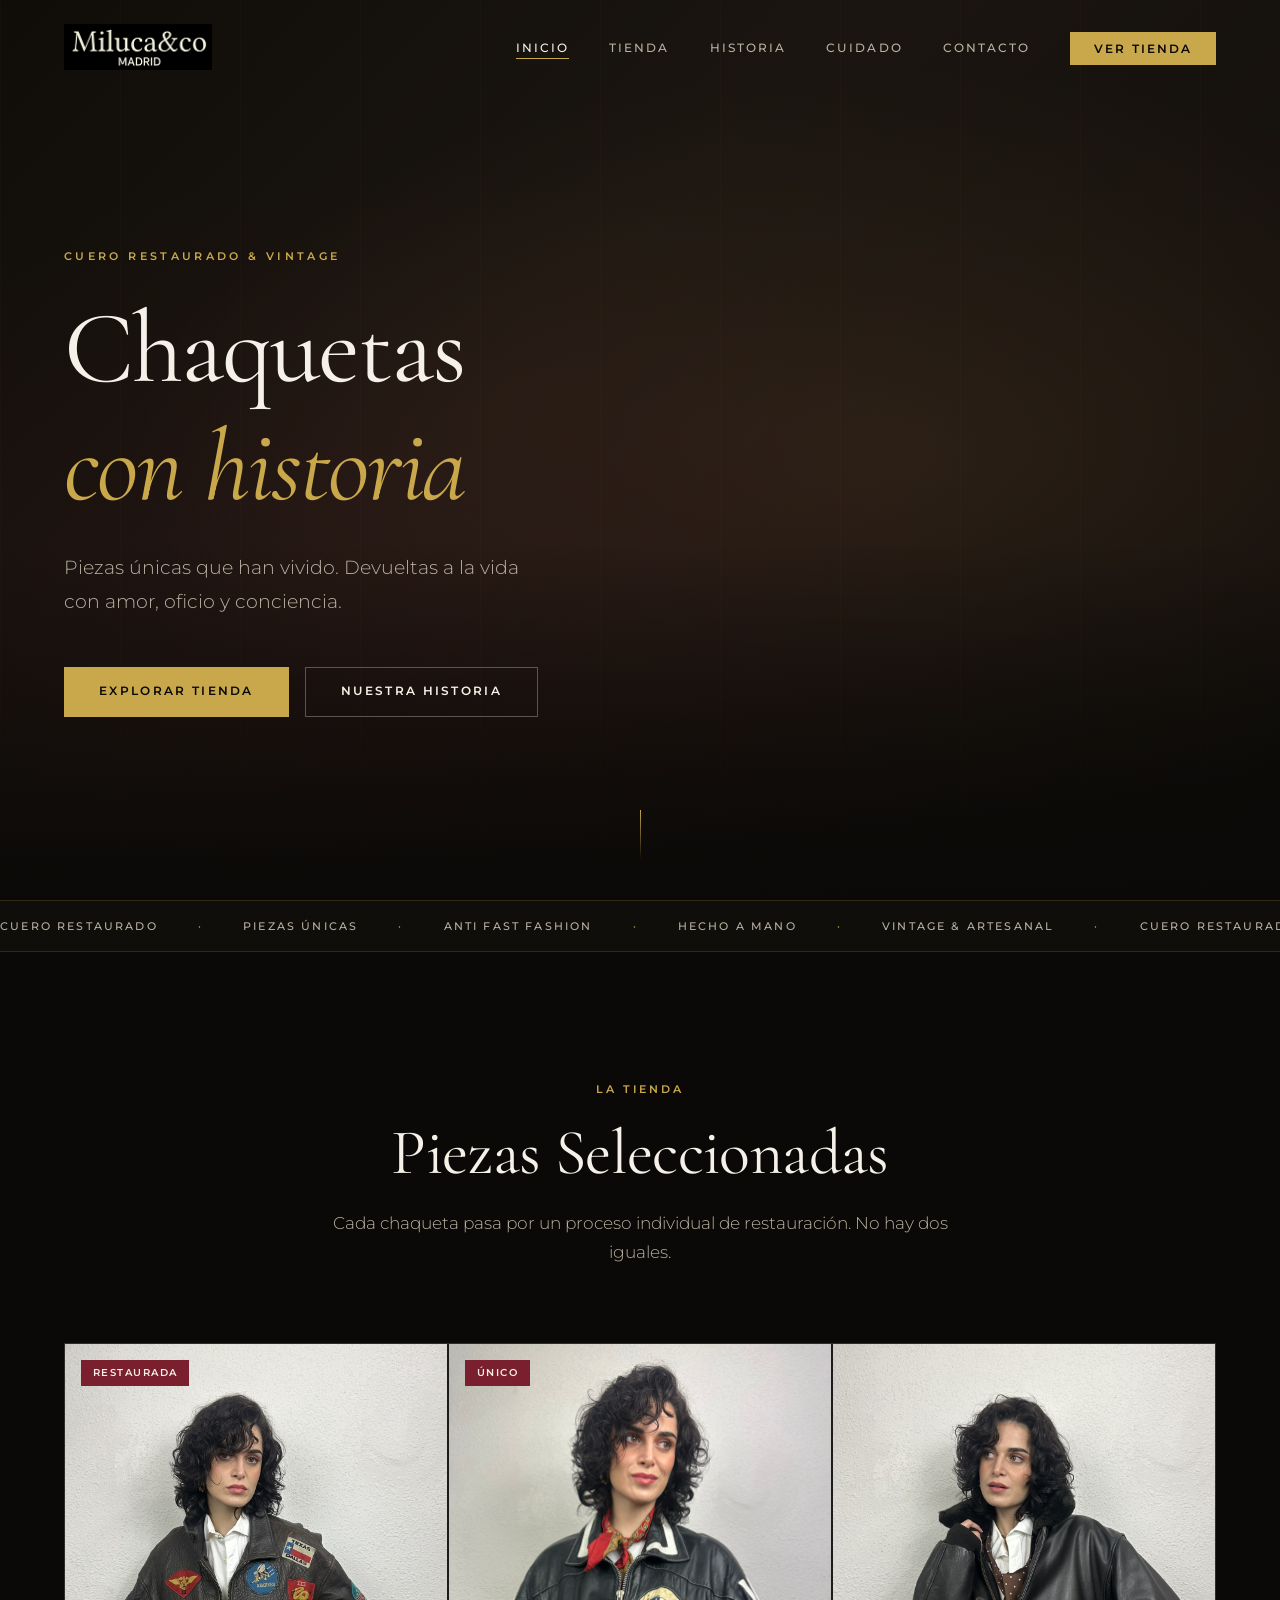
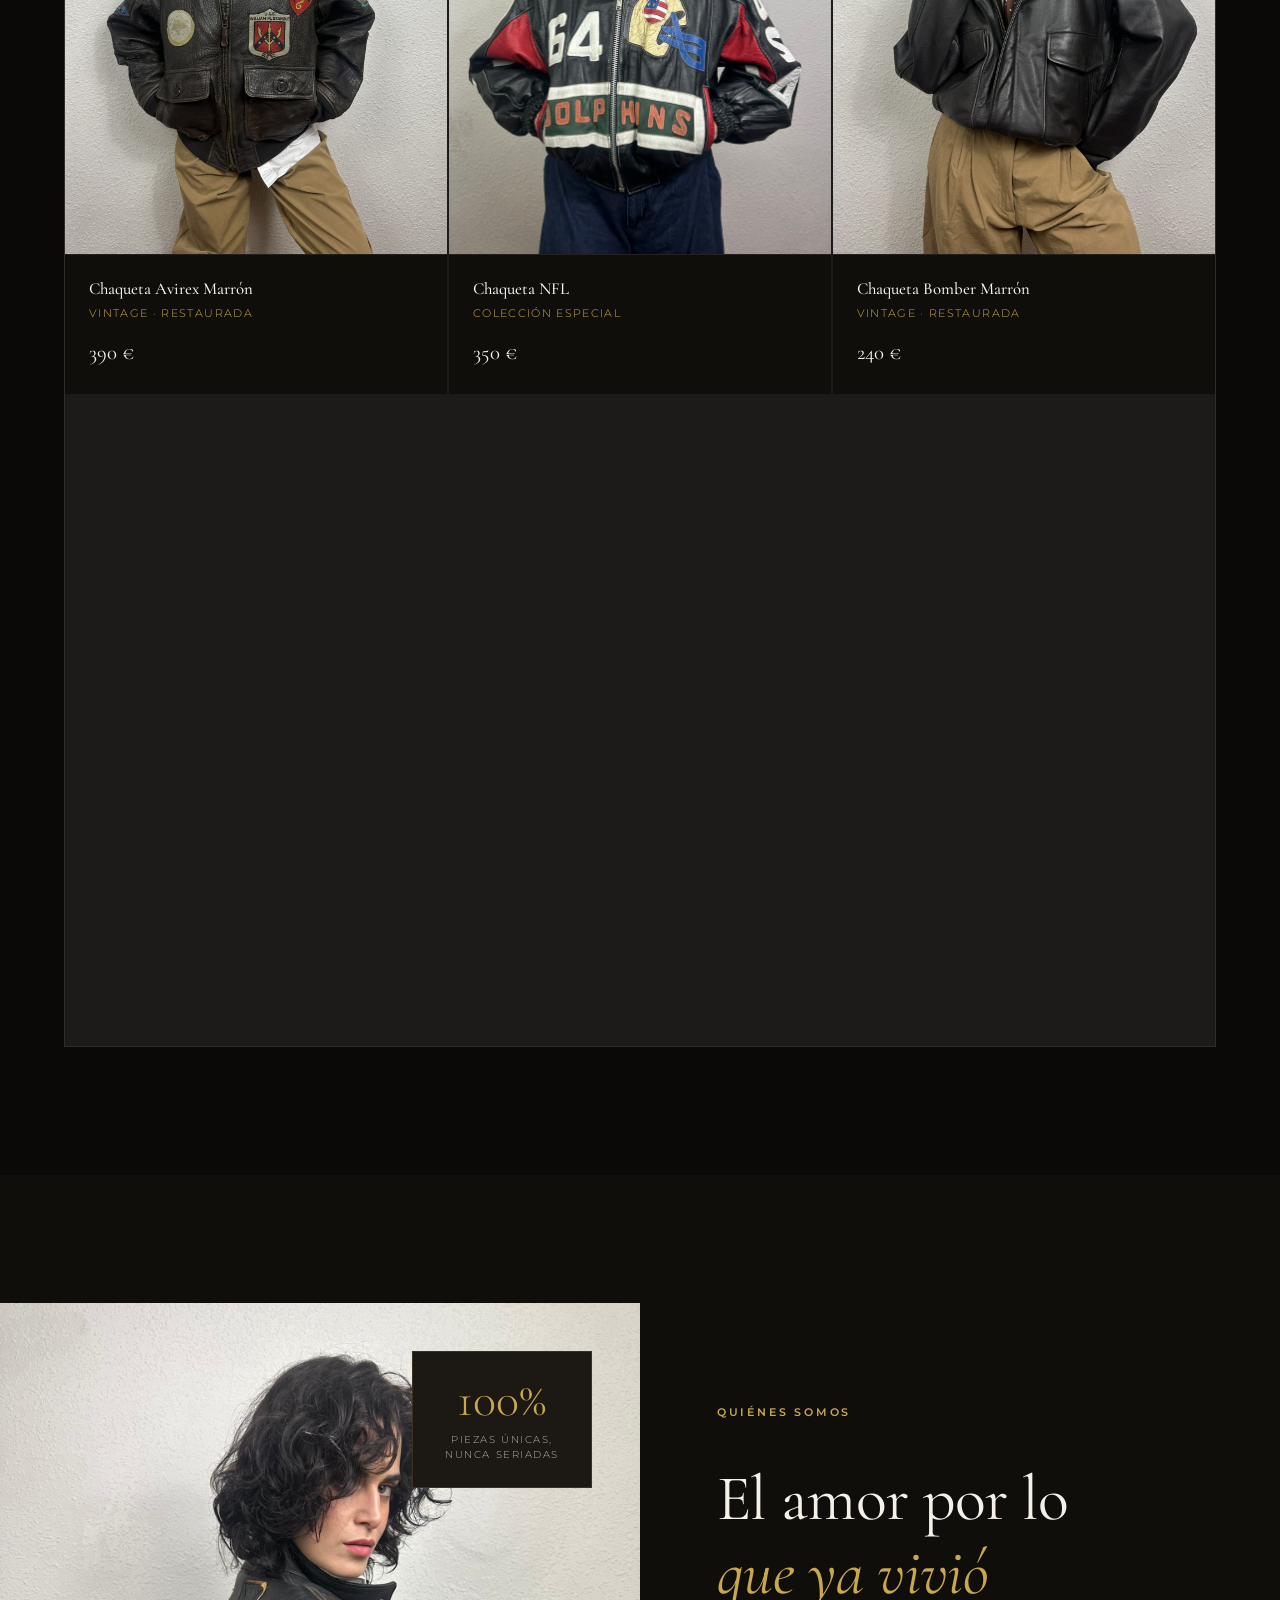
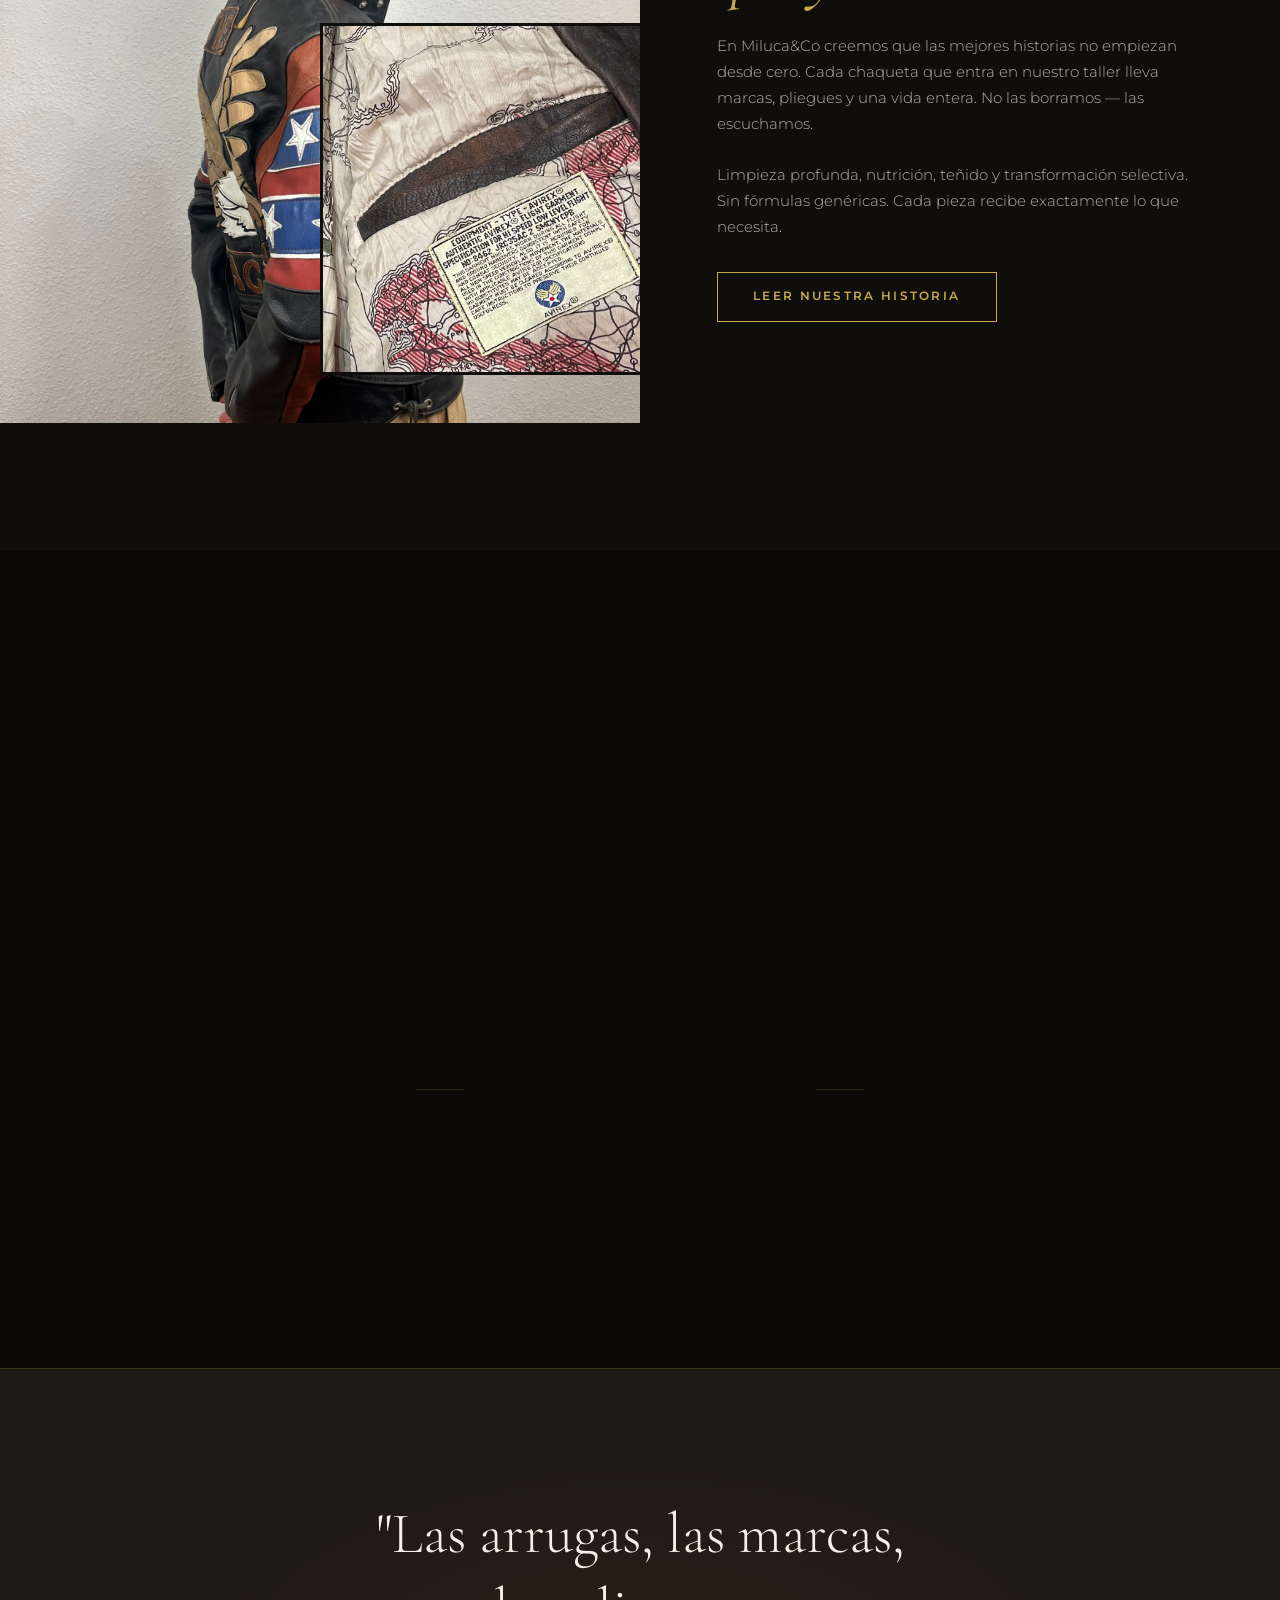
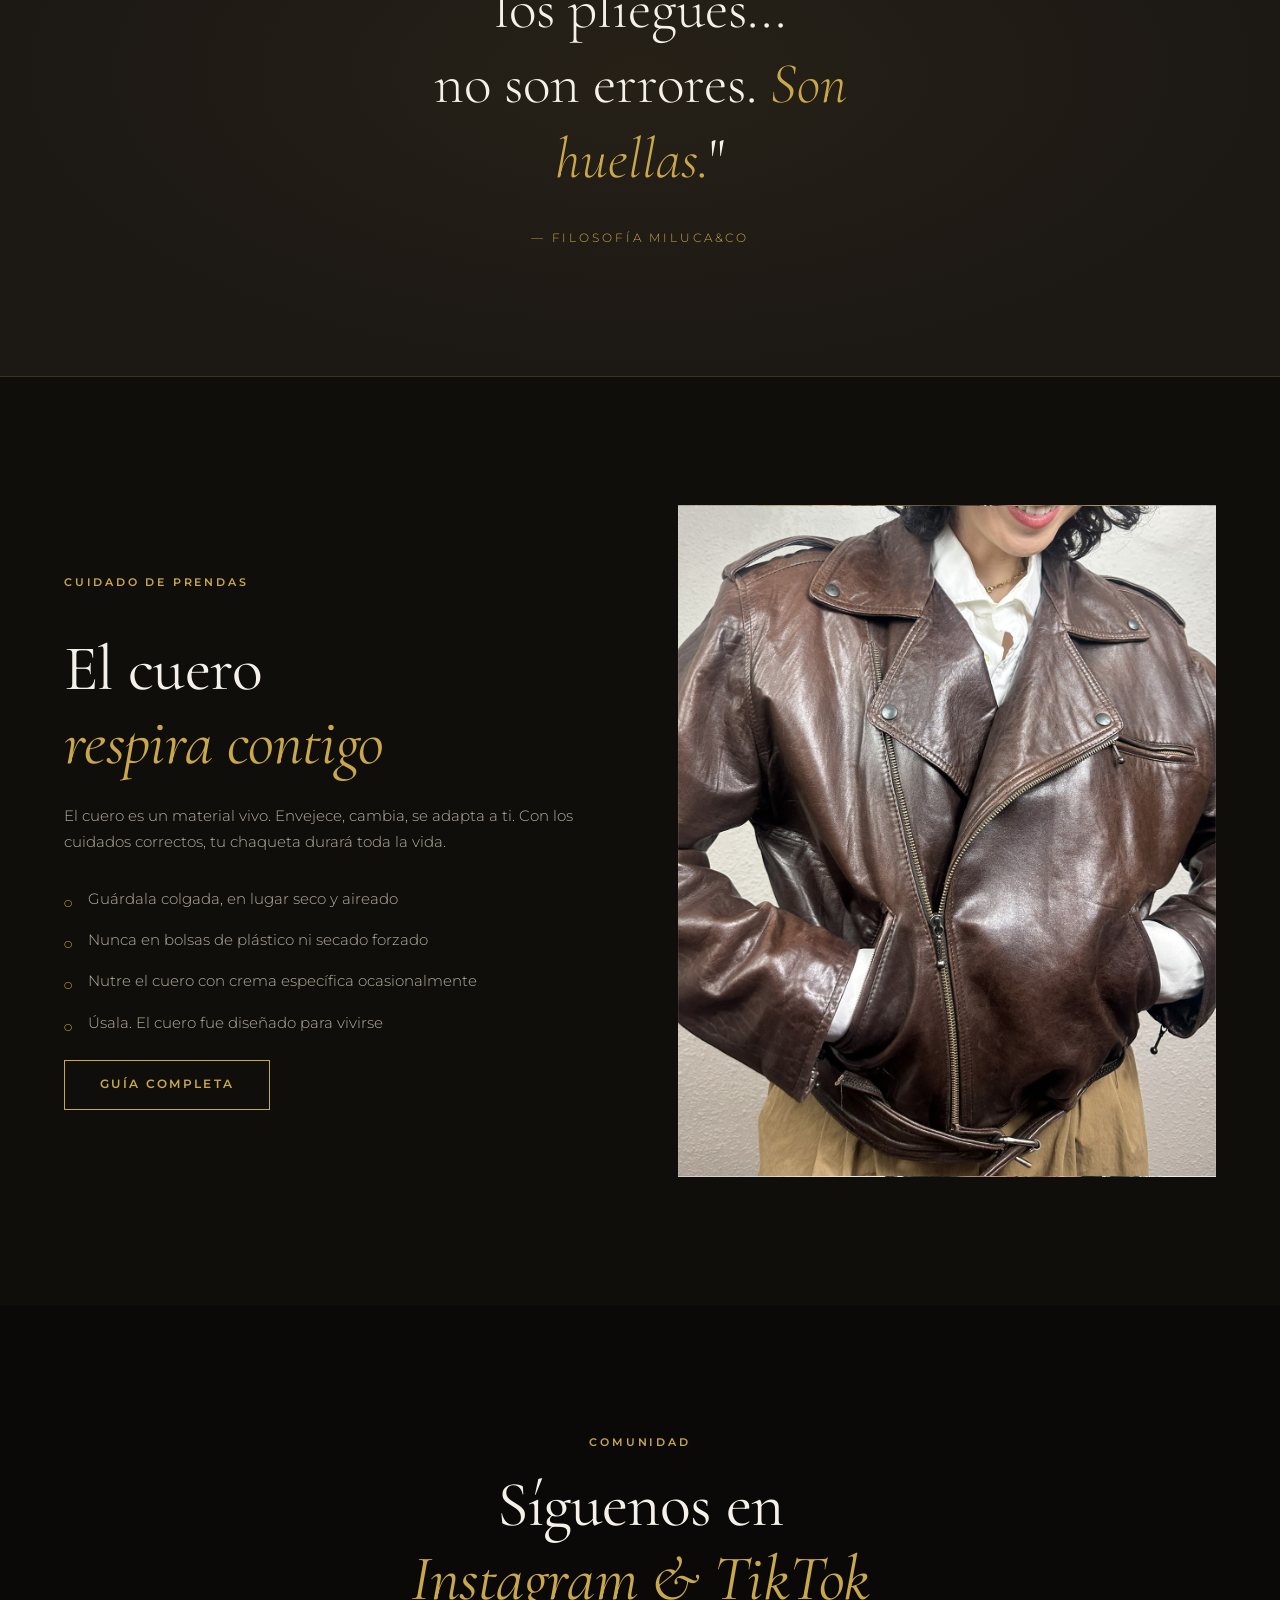
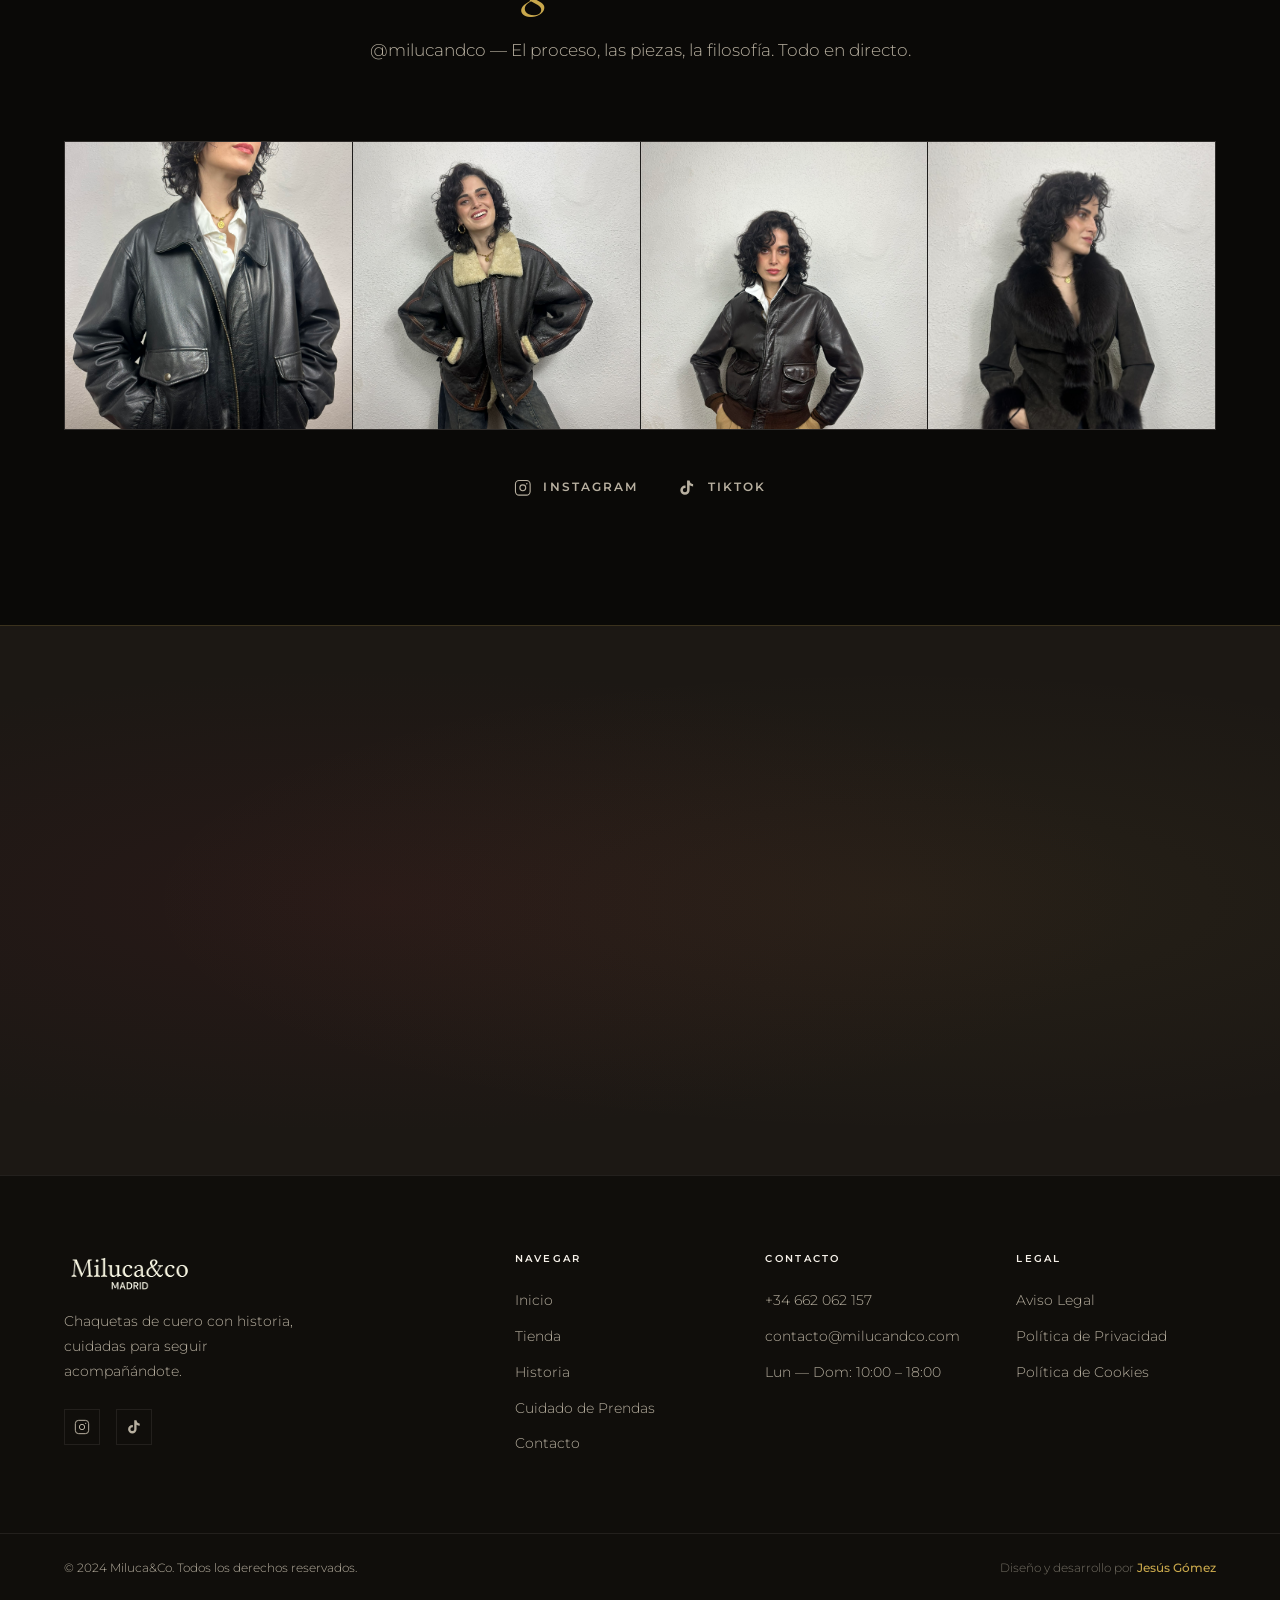
==== index.html @ 1ca24e20 "Launch: web completa Miluca&Co - 5 páginas: inicio, tienda, historia, cuidado, contacto - 16 product" ====
<!DOCTYPE html>
<html lang="es">
<head>
  <meta charset="UTF-8" />
  <meta name="viewport" content="width=device-width, initial-scale=1.0" />
  <meta name="description" content="Miluca&Co — Chaquetas de cuero restauradas y vintage. Piezas únicas con historia, devueltas a la vida con amor y oficio." />
  <title>Miluca&Co — Cuero con Historia</title>

  <!-- Fonts -->
  <link rel="preconnect" href="https://fonts.googleapis.com" />
  <link rel="preconnect" href="https://fonts.gstatic.com" crossorigin />
  <link href="https://fonts.googleapis.com/css2?family=Cormorant+Garamond:ital,wght@0,300;0,400;0,500;0,600;1,300;1,400;1,500&family=Montserrat:wght@300;400;500;600&display=swap" rel="stylesheet" />

  <link rel="stylesheet" href="css/style.css" />
</head>
<body>

  <!-- ─── NAV ─────────────────────────────────────────── -->
  <header class="site-header" id="site-header">
    <nav class="nav-inner">
      <a href="index.html" class="nav-logo"><img src="images/logo-milucandco-blanco.png" alt="Miluca&amp;Co" /></a>
      <button class="nav-toggle" aria-label="Abrir menú" id="nav-toggle">
        <span></span><span></span><span></span>
      </button>
      <ul class="nav-links" id="nav-links">
        <li><a href="index.html" class="active">Inicio</a></li>
        <li><a href="tienda.html">Tienda</a></li>
        <li><a href="historia.html">Historia</a></li>
        <li><a href="cuidado.html">Cuidado</a></li>
        <li><a href="contacto.html">Contacto</a></li>
        <li><a href="tienda.html" class="nav-cta">Ver Tienda</a></li>
      </ul>
    </nav>
  </header>

  <!-- ─── HERO ─────────────────────────────────────────── -->
  <section class="hero">
    <div class="hero-bg">
      <div class="hero-overlay"></div>
    </div>
    <div class="hero-content">
      <p class="hero-eyebrow reveal">Cuero Restaurado &amp; Vintage</p>
      <h1 class="hero-title reveal">
        Chaquetas<br />
        <em>con historia</em>
      </h1>
      <p class="hero-subtitle reveal">
        Piezas únicas que han vivido. Devueltas a la vida<br />
        con amor, oficio y conciencia.
      </p>
      <div class="hero-actions reveal">
        <a href="tienda.html" class="btn btn-primary">Explorar Tienda</a>
        <a href="historia.html" class="btn btn-ghost">Nuestra Historia</a>
      </div>
    </div>
    <div class="hero-scroll-hint">
      <div class="scroll-line"></div>
    </div>
  </section>

  <!-- ─── MARQUEE STRIP ────────────────────────────────── -->
  <div class="marquee-strip">
    <div class="marquee-track">
      <span>Cuero Restaurado</span>
      <span class="dot">·</span>
      <span>Piezas Únicas</span>
      <span class="dot">·</span>
      <span>Anti Fast Fashion</span>
      <span class="dot">·</span>
      <span>Hecho a Mano</span>
      <span class="dot">·</span>
      <span>Vintage &amp; Artesanal</span>
      <span class="dot">·</span>
      <span>Cuero Restaurado</span>
      <span class="dot">·</span>
      <span>Piezas Únicas</span>
      <span class="dot">·</span>
      <span>Anti Fast Fashion</span>
      <span class="dot">·</span>
      <span>Hecho a Mano</span>
      <span class="dot">·</span>
      <span>Vintage &amp; Artesanal</span>
      <span class="dot">·</span>
    </div>
  </div>

  <!-- ─── FEATURED PRODUCTS ─────────────────────────────── -->
  <section class="section products-section" id="productos">
    <div class="container">
      <div class="section-header reveal">
        <p class="section-eyebrow">La Tienda</p>
        <h2 class="section-title">Piezas Seleccionadas</h2>
        <p class="section-desc">Cada chaqueta pasa por un proceso individual de restauración. No hay dos iguales.</p>
      </div>

      <div class="products-grid">

        <div class="product-card reveal">
          <div class="product-img-wrap">
            <div class="product-img product-img--1"></div>
            <div class="product-overlay">
              <a href="tienda.html" class="product-btn">Ver Pieza</a>
            </div>
            <span class="product-badge">Restaurada</span>
          </div>
          <div class="product-info">
            <h3>Chaqueta Avirex Marrón</h3>
            <p class="product-type">Vintage · Restaurada</p>
            <p class="product-price">390 €</p>
          </div>
        </div>

        <div class="product-card reveal">
          <div class="product-img-wrap">
            <div class="product-img product-img--2"></div>
            <div class="product-overlay">
              <a href="tienda.html" class="product-btn">Ver Pieza</a>
            </div>
            <span class="product-badge">Único</span>
          </div>
          <div class="product-info">
            <h3>Chaqueta NFL</h3>
            <p class="product-type">Colección Especial</p>
            <p class="product-price">350 €</p>
          </div>
        </div>

        <div class="product-card reveal">
          <div class="product-img-wrap">
            <div class="product-img product-img--3"></div>
            <div class="product-overlay">
              <a href="tienda.html" class="product-btn">Ver Pieza</a>
            </div>
          </div>
          <div class="product-info">
            <h3>Chaqueta Bomber Marrón</h3>
            <p class="product-type">Vintage · Restaurada</p>
            <p class="product-price">240 €</p>
          </div>
        </div>

        <div class="product-card reveal">
          <div class="product-img-wrap">
            <div class="product-img product-img--4"></div>
            <div class="product-overlay">
              <a href="tienda.html" class="product-btn">Ver Pieza</a>
            </div>
          </div>
          <div class="product-info">
            <h3>Chaqueta Motero Valentino Rossi</h3>
            <p class="product-type">Edición Coleccionista</p>
            <p class="product-price">280 €</p>
          </div>
        </div>

        <div class="product-card reveal">
          <div class="product-img-wrap">
            <div class="product-img product-img--5"></div>
            <div class="product-overlay">
              <a href="tienda.html" class="product-btn">Ver Pieza</a>
            </div>
          </div>
          <div class="product-info">
            <h3>Chaqueta Biker Crop Negra</h3>
            <p class="product-type">Restaurada</p>
            <p class="product-price">180 €</p>
          </div>
        </div>

        <div class="product-card reveal product-card--cta">
          <div class="product-card-cta-inner">
            <p>+16 piezas disponibles</p>
            <h3>Descubre la<br /><em>colección completa</em></h3>
            <a href="tienda.html" class="btn btn-primary">Ver Todo</a>
          </div>
        </div>

      </div>
    </div>
  </section>

  <!-- ─── STORY SPLIT ───────────────────────────────────── -->
  <section class="section story-section">
    <div class="story-grid">
      <div class="story-visual reveal">
        <div class="story-img-main"></div>
        <div class="story-img-secondary"></div>
        <div class="story-stat reveal">
          <span class="stat-number">100%</span>
          <span class="stat-label">Piezas únicas,<br />nunca seriadas</span>
        </div>
      </div>
      <div class="story-text reveal">
        <p class="section-eyebrow">Quiénes Somos</p>
        <h2 class="section-title">El amor por lo<br /><em>que ya vivió</em></h2>
        <p>
          En Miluca&amp;Co creemos que las mejores historias no empiezan desde cero.
          Cada chaqueta que entra en nuestro taller lleva marcas, pliegues y una vida
          entera. No las borramos — las escuchamos.
        </p>
        <p>
          Limpieza profunda, nutrición, teñido y transformación selectiva.
          Sin fórmulas genéricas. Cada pieza recibe exactamente lo que necesita.
        </p>
        <a href="historia.html" class="btn btn-outline">Leer Nuestra Historia</a>
      </div>
    </div>
  </section>

  <!-- ─── PROCESS ──────────────────────────────────────── -->
  <section class="section process-section">
    <div class="container">
      <div class="section-header reveal">
        <p class="section-eyebrow">El Proceso</p>
        <h2 class="section-title">De olvidada<br /><em>a inmortal</em></h2>
      </div>
      <div class="process-steps">
        <div class="process-step reveal">
          <div class="step-number">01</div>
          <h3>Selección</h3>
          <p>Buscamos piezas con potencial y carácter. Chaquetas que merecen una segunda oportunidad.</p>
        </div>
        <div class="process-connector"></div>
        <div class="process-step reveal">
          <div class="step-number">02</div>
          <h3>Restauración</h3>
          <p>Limpieza profunda, hidratación, reparación y teñido. Proceso manual, individual, sin prisas.</p>
        </div>
        <div class="process-connector"></div>
        <div class="process-step reveal">
          <div class="step-number">03</div>
          <h3>Nueva Vida</h3>
          <p>Cada pieza sale lista para acompañarte. Única, auténtica, con su historia y la tuya por escribir.</p>
        </div>
      </div>
    </div>
  </section>

  <!-- ─── PHILOSOPHY BANNER ─────────────────────────────── -->
  <section class="philosophy-banner">
    <div class="philosophy-inner reveal">
      <blockquote>
        "Las arrugas, las marcas, los pliegues...<br />
        no son errores. <em>Son huellas.</em>"
      </blockquote>
      <p class="philosophy-sub">— Filosofía Miluca&amp;Co</p>
    </div>
  </section>

  <!-- ─── CARE PREVIEW ──────────────────────────────────── -->
  <section class="section care-section">
    <div class="container">
      <div class="care-grid">
        <div class="care-text reveal">
          <p class="section-eyebrow">Cuidado de Prendas</p>
          <h2 class="section-title">El cuero<br /><em>respira contigo</em></h2>
          <p>
            El cuero es un material vivo. Envejece, cambia, se adapta a ti.
            Con los cuidados correctos, tu chaqueta durará toda la vida.
          </p>
          <ul class="care-tips">
            <li>
              <span class="care-icon">○</span>
              <span>Guárdala colgada, en lugar seco y aireado</span>
            </li>
            <li>
              <span class="care-icon">○</span>
              <span>Nunca en bolsas de plástico ni secado forzado</span>
            </li>
            <li>
              <span class="care-icon">○</span>
              <span>Nutre el cuero con crema específica ocasionalmente</span>
            </li>
            <li>
              <span class="care-icon">○</span>
              <span>Úsala. El cuero fue diseñado para vivirse</span>
            </li>
          </ul>
          <a href="cuidado.html" class="btn btn-outline">Guía Completa</a>
        </div>
        <div class="care-visual reveal">
          <div class="care-img"></div>
        </div>
      </div>
    </div>
  </section>

  <!-- ─── SOCIAL PROOF ──────────────────────────────────── -->
  <section class="section social-section">
    <div class="container">
      <div class="section-header reveal">
        <p class="section-eyebrow">Comunidad</p>
        <h2 class="section-title">Síguenos en<br /><em>Instagram &amp; TikTok</em></h2>
        <p class="section-desc">@milucandco — El proceso, las piezas, la filosofía. Todo en directo.</p>
      </div>
      <div class="social-grid reveal">
        <div class="social-placeholder social-placeholder--1">
          <div class="social-overlay"><span>@milucandco</span></div>
        </div>
        <div class="social-placeholder social-placeholder--2">
          <div class="social-overlay"><span>@milucandco</span></div>
        </div>
        <div class="social-placeholder social-placeholder--3">
          <div class="social-overlay"><span>@milucandco</span></div>
        </div>
        <div class="social-placeholder social-placeholder--4">
          <div class="social-overlay"><span>@milucandco</span></div>
        </div>
      </div>
      <div class="social-links reveal">
        <a href="https://instagram.com/milucandco" target="_blank" rel="noopener" class="social-link">
          <svg viewBox="0 0 24 24" fill="none" stroke="currentColor" stroke-width="1.5"><rect x="2" y="2" width="20" height="20" rx="5"/><circle cx="12" cy="12" r="4"/><circle cx="17.5" cy="6.5" r="1" fill="currentColor" stroke="none"/></svg>
          Instagram
        </a>
        <a href="https://tiktok.com/@milucandco" target="_blank" rel="noopener" class="social-link">
          <svg viewBox="0 0 24 24" fill="currentColor"><path d="M19.59 6.69a4.83 4.83 0 01-3.77-4.25V2h-3.45v13.67a2.89 2.89 0 01-2.88 2.5 2.89 2.89 0 01-2.89-2.89 2.89 2.89 0 012.89-2.89c.28 0 .54.04.79.1V9.01a6.33 6.33 0 00-.79-.05 6.34 6.34 0 00-6.34 6.34 6.34 6.34 0 006.34 6.34 6.34 6.34 0 006.33-6.34V8.69a8.17 8.17 0 004.78 1.52V6.76a4.85 4.85 0 01-1.01-.07z"/></svg>
          TikTok
        </a>
      </div>
    </div>
  </section>

  <!-- ─── CTA BANNER ────────────────────────────────────── -->
  <section class="cta-banner">
    <div class="cta-inner reveal">
      <h2>¿Lista para encontrar<br /><em>tu pieza?</em></h2>
      <p>Cada chaqueta es única. No habrá otra igual.</p>
      <a href="tienda.html" class="btn btn-primary btn-lg">Ir a la Tienda</a>
    </div>
  </section>

  <!-- ─── FOOTER ────────────────────────────────────────── -->
  <footer class="site-footer">
    <div class="footer-inner">
      <div class="footer-brand">
        <a href="index.html" class="footer-logo"><img src="images/logo-milucandco-blanco.png" alt="Miluca&amp;Co" /></a>
        <p>Chaquetas de cuero con historia,<br />cuidadas para seguir acompañándote.</p>
        <div class="footer-social">
          <a href="https://instagram.com/milucandco" target="_blank" rel="noopener" aria-label="Instagram">
            <svg viewBox="0 0 24 24" fill="none" stroke="currentColor" stroke-width="1.5"><rect x="2" y="2" width="20" height="20" rx="5"/><circle cx="12" cy="12" r="4"/><circle cx="17.5" cy="6.5" r="1" fill="currentColor" stroke="none"/></svg>
          </a>
          <a href="https://tiktok.com/@milucandco" target="_blank" rel="noopener" aria-label="TikTok">
            <svg viewBox="0 0 24 24" fill="currentColor"><path d="M19.59 6.69a4.83 4.83 0 01-3.77-4.25V2h-3.45v13.67a2.89 2.89 0 01-2.88 2.5 2.89 2.89 0 01-2.89-2.89 2.89 2.89 0 012.89-2.89c.28 0 .54.04.79.1V9.01a6.33 6.33 0 00-.79-.05 6.34 6.34 0 00-6.34 6.34 6.34 6.34 0 006.34 6.34 6.34 6.34 0 006.33-6.34V8.69a8.17 8.17 0 004.78 1.52V6.76a4.85 4.85 0 01-1.01-.07z"/></svg>
          </a>
        </div>
      </div>
      <div class="footer-nav">
        <h4>Navegar</h4>
        <ul>
          <li><a href="index.html">Inicio</a></li>
          <li><a href="tienda.html">Tienda</a></li>
          <li><a href="historia.html">Historia</a></li>
          <li><a href="cuidado.html">Cuidado de Prendas</a></li>
          <li><a href="contacto.html">Contacto</a></li>
        </ul>
      </div>
      <div class="footer-contact">
        <h4>Contacto</h4>
        <ul>
          <li><a href="tel:+34662062157">+34 662 062 157</a></li>
          <li><a href="mailto:contacto@milucandco.com">contacto@milucandco.com</a></li>
          <li>Lun — Dom: 10:00 – 18:00</li>
        </ul>
      </div>
      <div class="footer-legal">
        <h4>Legal</h4>
        <ul>
          <li><a href="#">Aviso Legal</a></li>
          <li><a href="#">Política de Privacidad</a></li>
          <li><a href="#">Política de Cookies</a></li>
        </ul>
      </div>
    </div>
    <div class="footer-bottom">
      <p>© 2024 Miluca&amp;Co. Todos los derechos reservados.</p>
      <p class="footer-credit">Diseño y desarrollo por <a href="https://portfolio-jesusgomez.vercel.app/" target="_blank" rel="noopener">Jesús Gómez</a></p>
    </div>
  </footer>

  <script src="js/main.js"></script>
</body>
</html>
---- css/style.css ----
/* ============================================================
   MILUCA&CO — Premium CSS
   Paleta: Oscuro profundo · Crema cálida · Oro envejecido · Burdeos
   ============================================================ */

/* ── TOKENS ─────────────────────────────────────────────── */
:root {
  --bg:          #0A0907;
  --bg-2:        #100E0B;
  --bg-3:        #161310;
  --surface:     #1C1814;
  --border:      rgba(201,168,76,0.18);
  --border-soft: rgba(245,240,232,0.08);

  --cream:       #F5F0E8;
  --cream-dim:   #B8B0A0;
  --gold:        #C9A84C;
  --gold-light:  #E2C97E;
  --burgundy:    #7A1F2E;
  --leather:     #8B5E3C;
  --leather-lt:  #A67C52;

  --font-serif:  'Cormorant Garamond', Georgia, serif;
  --font-sans:   'Montserrat', system-ui, sans-serif;

  --ease-out:    cubic-bezier(0.16, 1, 0.3, 1);
  --ease-in-out: cubic-bezier(0.45, 0, 0.55, 1);

  --max-w:       1280px;
  --gap:         clamp(1.5rem, 4vw, 3rem);
}

/* ── RESET ───────────────────────────────────────────────── */
*, *::before, *::after { box-sizing: border-box; margin: 0; padding: 0; }

html { scroll-behavior: smooth; font-size: 16px; }

body {
  background: var(--bg);
  color: var(--cream);
  font-family: var(--font-sans);
  font-weight: 300;
  line-height: 1.7;
  overflow-x: hidden;
  -webkit-font-smoothing: antialiased;
}

img { display: block; width: 100%; height: auto; }

a { color: inherit; text-decoration: none; }

ul { list-style: none; }

/* ── TYPOGRAPHY SCALE ────────────────────────────────────── */
h1, h2, h3, h4 {
  font-family: var(--font-serif);
  font-weight: 400;
  line-height: 1.15;
}

h1 { font-size: clamp(3.5rem, 8vw, 7rem); letter-spacing: -0.02em; }
h2 { font-size: clamp(2.5rem, 5vw, 4.5rem); letter-spacing: -0.01em; }
h3 { font-size: clamp(1.4rem, 2.5vw, 1.9rem); }
h4 { font-size: 1rem; font-family: var(--font-sans); letter-spacing: 0.12em; text-transform: uppercase; font-weight: 600; }

em { font-style: italic; color: var(--gold); }

p { font-size: clamp(0.9rem, 1.2vw, 1rem); color: var(--cream-dim); max-width: 60ch; }

/* ── HELPERS ─────────────────────────────────────────────── */
.container { width: 100%; max-width: var(--max-w); margin-inline: auto; padding-inline: clamp(1.25rem, 5vw, 4rem); }

.section { padding-block: clamp(5rem, 10vw, 9rem); }

.section-eyebrow {
  font-family: var(--font-sans);
  font-size: 0.7rem;
  font-weight: 600;
  letter-spacing: 0.25em;
  text-transform: uppercase;
  color: var(--gold);
  margin-bottom: 1rem;
  max-width: none;
}

.section-header {
  text-align: center;
  margin-bottom: clamp(3rem, 6vw, 5rem);
}

.section-header .section-title { margin-bottom: 1.25rem; }
.section-header .section-desc { margin-inline: auto; font-size: 1.05rem; }

/* ── BUTTONS ─────────────────────────────────────────────── */
.btn {
  display: inline-flex;
  align-items: center;
  gap: 0.6rem;
  padding: 0.9rem 2.2rem;
  font-family: var(--font-sans);
  font-size: 0.72rem;
  font-weight: 600;
  letter-spacing: 0.2em;
  text-transform: uppercase;
  border: none;
  cursor: pointer;
  transition: all 0.35s var(--ease-out);
  position: relative;
  overflow: hidden;
}

.btn::after {
  content: '';
  position: absolute;
  inset: 0;
  background: rgba(255,255,255,0.06);
  opacity: 0;
  transition: opacity 0.3s;
}

.btn:hover::after { opacity: 1; }

.btn-primary {
  background: var(--gold);
  color: var(--bg);
}
.btn-primary:hover { background: var(--gold-light); transform: translateY(-2px); }

.btn-ghost {
  background: transparent;
  color: var(--cream);
  border: 1px solid rgba(245,240,232,0.3);
}
.btn-ghost:hover { border-color: var(--cream); background: rgba(245,240,232,0.05); }

.btn-outline {
  background: transparent;
  color: var(--gold);
  border: 1px solid var(--gold);
}
.btn-outline:hover { background: var(--gold); color: var(--bg); transform: translateY(-2px); }

.btn-lg { padding: 1.1rem 3rem; font-size: 0.8rem; }

/* ── REVEAL ANIMATIONS ───────────────────────────────────── */
.reveal {
  opacity: 0;
  transform: translateY(2.5rem);
  transition: opacity 0.85s var(--ease-out), transform 0.85s var(--ease-out);
}
.reveal.visible {
  opacity: 1;
  transform: translateY(0);
}

/* Staggered children */
.reveal:nth-child(2) { transition-delay: 0.1s; }
.reveal:nth-child(3) { transition-delay: 0.2s; }
.reveal:nth-child(4) { transition-delay: 0.3s; }
.reveal:nth-child(5) { transition-delay: 0.4s; }
.reveal:nth-child(6) { transition-delay: 0.5s; }

/* ── HEADER / NAV ─────────────────────────────────────────── */
.site-header {
  position: fixed;
  top: 0; left: 0; right: 0;
  z-index: 100;
  transition: background 0.45s, border-color 0.45s, backdrop-filter 0.45s;
  border-bottom: 1px solid transparent;
}

.site-header.scrolled {
  background: rgba(10,9,7,0.9);
  backdrop-filter: blur(20px);
  border-color: var(--border-soft);
}

.nav-inner {
  display: flex;
  align-items: center;
  justify-content: space-between;
  max-width: var(--max-w);
  margin-inline: auto;
  padding: 1.5rem clamp(1.25rem, 5vw, 4rem);
}

.nav-logo {
  display: flex;
  align-items: center;
  transition: transform 0.35s var(--ease-out);
}
/* Logo oscuro sobre fondo blanco → invert hace blanco sobre negro → screen elimina el negro */
.nav-logo img {
  height: 46px;
  width: auto;
  display: block;
  filter: invert(1) brightness(1.05) contrast(1.05);
  mix-blend-mode: screen;
  transition: filter 0.4s, transform 0.35s var(--ease-out);
}
.nav-logo:hover { transform: translateY(-1px); }
.nav-logo:hover img {
  filter: invert(1) brightness(1.15) contrast(1.05) drop-shadow(0 2px 14px rgba(201,168,76,0.4));
}

.nav-links {
  display: flex;
  align-items: center;
  gap: 2.5rem;
}

.nav-links a {
  font-size: 0.72rem;
  font-weight: 500;
  letter-spacing: 0.18em;
  text-transform: uppercase;
  color: var(--cream-dim);
  transition: color 0.3s;
  position: relative;
}

.nav-links a::after {
  content: '';
  position: absolute;
  bottom: -4px; left: 0;
  width: 0; height: 1px;
  background: var(--gold);
  transition: width 0.35s var(--ease-out);
}

.nav-links a:hover,
.nav-links a.active { color: var(--cream); }
.nav-links a:hover::after,
.nav-links a.active::after { width: 100%; }

.nav-cta {
  background: var(--gold) !important;
  color: var(--bg) !important;
  padding: 0.6rem 1.5rem;
  font-weight: 600 !important;
}
.nav-cta::after { display: none; }
.nav-cta:hover { background: var(--gold-light) !important; }

.nav-toggle {
  display: none;
  flex-direction: column;
  gap: 5px;
  background: none;
  border: none;
  cursor: pointer;
  padding: 4px;
}
.nav-toggle span {
  display: block;
  width: 24px; height: 1.5px;
  background: var(--cream);
  transition: all 0.3s;
}

/* ── HERO ─────────────────────────────────────────────────── */
.hero {
  position: relative;
  min-height: 100svh;
  display: flex;
  align-items: center;
  justify-content: flex-start;
  overflow: hidden;
}

.hero-bg {
  position: absolute;
  inset: 0;
  background:
    radial-gradient(ellipse at 70% 50%, rgba(139,94,60,0.18) 0%, transparent 60%),
    radial-gradient(ellipse at 30% 80%, rgba(122,31,46,0.12) 0%, transparent 55%),
    linear-gradient(135deg, #100D09 0%, #1A1510 40%, #0F0C09 100%);
}

/* Animated texture lines */
.hero-bg::before {
  content: '';
  position: absolute;
  inset: 0;
  background-image:
    repeating-linear-gradient(
      90deg,
      rgba(201,168,76,0.025) 0px,
      rgba(201,168,76,0.025) 1px,
      transparent 1px,
      transparent 120px
    );
}

.hero-bg::after {
  content: '';
  position: absolute;
  inset: 0;
  background: linear-gradient(to bottom, transparent 60%, var(--bg) 100%);
}

.hero-overlay { position: absolute; inset: 0; }

.hero-content {
  position: relative;
  z-index: 2;
  padding: clamp(1.25rem, 5vw, 4rem);
  padding-top: 8rem;
  max-width: var(--max-w);
  margin-inline: auto;
  width: 100%;
}

.hero-eyebrow {
  font-size: 0.7rem;
  font-weight: 600;
  letter-spacing: 0.3em;
  text-transform: uppercase;
  color: var(--gold);
  margin-bottom: 1.5rem;
  max-width: none;
  opacity: 0;
  transform: translateY(1rem);
  animation: fadeUp 0.9s var(--ease-out) 0.3s forwards;
}

.hero-title {
  margin-bottom: 1.5rem;
  color: var(--cream);
  opacity: 0;
  transform: translateY(1.5rem);
  animation: fadeUp 1s var(--ease-out) 0.5s forwards;
}

.hero-subtitle {
  font-size: clamp(1rem, 1.5vw, 1.2rem);
  color: var(--cream-dim);
  margin-bottom: 3rem;
  line-height: 1.8;
  max-width: 50ch;
  opacity: 0;
  transform: translateY(1.5rem);
  animation: fadeUp 1s var(--ease-out) 0.7s forwards;
}

.hero-actions {
  display: flex;
  flex-wrap: wrap;
  gap: 1rem;
  opacity: 0;
  transform: translateY(1.5rem);
  animation: fadeUp 1s var(--ease-out) 0.9s forwards;
}

.hero-scroll-hint {
  position: absolute;
  bottom: 2.5rem;
  left: 50%;
  transform: translateX(-50%);
  display: flex;
  flex-direction: column;
  align-items: center;
  gap: 0.75rem;
  z-index: 2;
  opacity: 0;
  animation: fadeIn 1s ease 1.5s forwards;
}

.hero-scroll-hint span {
  font-size: 0.6rem;
  letter-spacing: 0.3em;
  text-transform: uppercase;
  color: var(--cream-dim);
}

.scroll-line {
  width: 1px;
  height: 50px;
  background: linear-gradient(to bottom, var(--gold), transparent);
  animation: scrollPulse 2s ease-in-out infinite;
}

@keyframes fadeUp {
  to { opacity: 1; transform: translateY(0); }
}
@keyframes fadeIn {
  to { opacity: 1; }
}
@keyframes scrollPulse {
  0%, 100% { transform: scaleY(1); opacity: 1; }
  50% { transform: scaleY(0.6); opacity: 0.4; }
}

/* ── MARQUEE STRIP ────────────────────────────────────────── */
.marquee-strip {
  overflow: hidden;
  border-top: 1px solid var(--border);
  border-bottom: 1px solid var(--border);
  background: var(--bg-2);
  padding-block: 1rem;
}

.marquee-track {
  display: flex;
  gap: 2.5rem;
  white-space: nowrap;
  animation: marquee 25s linear infinite;
  width: max-content;
}

.marquee-track span {
  font-size: 0.68rem;
  font-weight: 500;
  letter-spacing: 0.2em;
  text-transform: uppercase;
  color: var(--cream-dim);
}

.marquee-track .dot { color: var(--gold); }

@keyframes marquee {
  from { transform: translateX(0); }
  to { transform: translateX(-50%); }
}

/* ── PRODUCTS ─────────────────────────────────────────────── */
.products-section { background: var(--bg); }

.products-grid {
  display: grid;
  grid-template-columns: repeat(3, 1fr);
  gap: 1.5px;
  background: var(--border-soft);
  border: 1px solid var(--border-soft);
}

.product-card {
  background: var(--bg-2);
  overflow: hidden;
  transition: background 0.3s;
}
.product-card:hover { background: var(--bg-3); }

.product-img-wrap {
  position: relative;
  aspect-ratio: 3/4;
  overflow: hidden;
}

.product-img {
  width: 100%; height: 100%;
  background-size: cover;
  background-position: center;
  transition: transform 0.8s var(--ease-out);
}

/* Real product images — homepage featured */
.product-img--1 { background-image: url('../images/avirex-marron.jpeg'); background-size: cover; background-position: center top; }
.product-img--2 { background-image: url('../images/nfl.jpeg'); background-size: cover; background-position: center top; }
.product-img--3 { background-image: url('../images/bomber-marron.jpeg'); background-size: cover; background-position: center top; }
.product-img--4 { background-image: url('../images/motero-valentino.jpeg'); background-size: cover; background-position: center top; }
.product-img--5 { background-image: url('../images/biker-crop-negra.jpeg'); background-size: cover; background-position: center top; }

.product-card:hover .product-img { transform: scale(1.06); }

.product-overlay {
  position: absolute;
  inset: 0;
  background: rgba(10,9,7,0.5);
  display: flex;
  align-items: center;
  justify-content: center;
  opacity: 0;
  transition: opacity 0.4s;
}

.product-card:hover .product-overlay { opacity: 1; }

.product-btn {
  background: var(--gold);
  color: var(--bg);
  padding: 0.75rem 1.75rem;
  font-size: 0.68rem;
  font-weight: 600;
  letter-spacing: 0.18em;
  text-transform: uppercase;
  transform: translateY(8px);
  transition: transform 0.4s var(--ease-out), background 0.3s;
}

.product-card:hover .product-btn { transform: translateY(0); }
.product-btn:hover { background: var(--gold-light); }

.product-badge {
  position: absolute;
  top: 1rem; left: 1rem;
  background: var(--burgundy);
  color: var(--cream);
  font-size: 0.6rem;
  font-weight: 600;
  letter-spacing: 0.15em;
  text-transform: uppercase;
  padding: 0.3rem 0.75rem;
}

.product-info {
  padding: 1.5rem;
  border-top: 1px solid var(--border-soft);
}

.product-info h3 {
  font-size: 1.05rem;
  font-weight: 500;
  margin-bottom: 0.35rem;
  color: var(--cream);
}

.product-type {
  font-size: 0.7rem;
  letter-spacing: 0.12em;
  text-transform: uppercase;
  color: var(--gold);
  margin-bottom: 0.75rem;
  max-width: none;
}

.product-price {
  font-family: var(--font-serif);
  font-size: 1.3rem;
  font-weight: 400;
  color: var(--cream);
  max-width: none;
}

/* CTA card */
.product-card--cta {
  background: var(--surface) !important;
  display: flex;
  align-items: center;
  justify-content: center;
}

.product-card-cta-inner {
  padding: 2rem;
  text-align: center;
}

.product-card-cta-inner p {
  font-size: 0.68rem;
  letter-spacing: 0.2em;
  text-transform: uppercase;
  color: var(--gold);
  margin-bottom: 1rem;
  max-width: none;
}

.product-card-cta-inner h3 {
  font-size: clamp(1.6rem, 3vw, 2.2rem);
  color: var(--cream);
  margin-bottom: 2rem;
  line-height: 1.2;
}

/* ── STORY ────────────────────────────────────────────────── */
.story-section { background: var(--bg-2); overflow: hidden; }

.story-grid {
  display: grid;
  grid-template-columns: 1fr 1fr;
  min-height: 80vh;
}

.story-visual {
  position: relative;
  overflow: hidden;
}

.story-img-main {
  width: 100%; height: 100%;
  min-height: 600px;
  background-image: url('../images/motero-aguila.jpeg');
  background-size: cover;
  background-position: center top;
}

.story-img-secondary {
  position: absolute;
  bottom: 3rem; right: -2rem;
  width: 55%;
  aspect-ratio: 1;
  background-image: url('../images/avirex-marron-2.jpeg');
  background-size: cover;
  background-position: center;
  border: 3px solid var(--bg-2);
}

.story-stat {
  position: absolute;
  top: 3rem; right: 3rem;
  background: var(--surface);
  border: 1px solid var(--border);
  padding: 1.5rem 2rem;
  text-align: center;
}

.stat-number {
  display: block;
  font-family: var(--font-serif);
  font-size: 3rem;
  color: var(--gold);
  line-height: 1;
  margin-bottom: 0.5rem;
}

.stat-label {
  display: block;
  font-size: 0.65rem;
  letter-spacing: 0.15em;
  text-transform: uppercase;
  color: var(--cream-dim);
  line-height: 1.5;
}

.story-text {
  padding: clamp(3rem, 6vw, 7rem);
  display: flex;
  flex-direction: column;
  justify-content: center;
  gap: 1.5rem;
}

.story-text .section-title { margin-bottom: 0; }
.story-text p { max-width: 48ch; }
.story-text .btn { align-self: flex-start; margin-top: 0.5rem; }

/* ── PROCESS ──────────────────────────────────────────────── */
.process-section { background: var(--bg); }

.process-steps {
  display: flex;
  align-items: flex-start;
  gap: 0;
}

.process-step {
  flex: 1;
  padding: 3rem 2.5rem;
  background: var(--bg-2);
  border: 1px solid var(--border-soft);
  position: relative;
}

.process-connector {
  width: 3rem;
  height: 1px;
  background: var(--border);
  align-self: center;
  flex-shrink: 0;
}

.step-number {
  font-family: var(--font-serif);
  font-size: 4rem;
  font-weight: 300;
  color: var(--border);
  line-height: 1;
  margin-bottom: 1.5rem;
}

.process-step h3 {
  font-size: 1.4rem;
  color: var(--cream);
  margin-bottom: 1rem;
}

.process-step p { font-size: 0.92rem; max-width: none; }

/* ── PHILOSOPHY BANNER ────────────────────────────────────── */
.philosophy-banner {
  background: var(--surface);
  border-top: 1px solid var(--border);
  border-bottom: 1px solid var(--border);
  padding-block: clamp(5rem, 10vw, 9rem);
  text-align: center;
  position: relative;
  overflow: hidden;
}

.philosophy-banner::before {
  content: '';
  position: absolute;
  inset: 0;
  background: radial-gradient(ellipse at center, rgba(201,168,76,0.06) 0%, transparent 70%);
}

.philosophy-inner { position: relative; z-index: 1; }

.philosophy-banner blockquote {
  font-family: var(--font-serif);
  font-size: clamp(2rem, 4.5vw, 3.8rem);
  font-weight: 300;
  line-height: 1.3;
  color: var(--cream);
  max-width: 20ch;
  margin-inline: auto;
  margin-bottom: 2rem;
}

.philosophy-sub {
  font-size: 0.72rem;
  letter-spacing: 0.25em;
  text-transform: uppercase;
  color: var(--gold);
  max-width: none;
  text-align: center;
}

/* ── CARE SECTION ─────────────────────────────────────────── */
.care-section { background: var(--bg-2); }

.care-grid {
  display: grid;
  grid-template-columns: 1fr 1fr;
  gap: clamp(3rem, 6vw, 6rem);
  align-items: center;
}

.care-text {
  display: flex;
  flex-direction: column;
  gap: 1.5rem;
}

.care-text .section-title { margin-bottom: 0; }
.care-text .btn { align-self: flex-start; }

.care-tips {
  display: flex;
  flex-direction: column;
  gap: 1rem;
  margin-top: 0.5rem;
}

.care-tips li {
  display: flex;
  align-items: flex-start;
  gap: 1rem;
  font-size: 0.92rem;
  color: var(--cream-dim);
}

.care-icon {
  color: var(--gold);
  font-size: 0.6rem;
  margin-top: 0.5rem;
  flex-shrink: 0;
}

.care-visual { position: relative; }

.care-img {
  aspect-ratio: 4/5;
  background-image: url('../images/perfecto-marron.jpeg');
  background-size: cover;
  background-position: center top;
  border: 1px solid var(--border-soft);
}

/* ── SOCIAL SECTION ───────────────────────────────────────── */
.social-section { background: var(--bg); }

.social-grid {
  display: grid;
  grid-template-columns: repeat(4, 1fr);
  gap: 1px;
  background: var(--border-soft);
  border: 1px solid var(--border-soft);
  margin-bottom: 3rem;
}

.social-placeholder {
  aspect-ratio: 1;
  position: relative;
  overflow: hidden;
  cursor: pointer;
}

.social-placeholder--1 { background-image: url('../images/bomber-negra.jpeg'); background-size: cover; background-position: center; }
.social-placeholder--2 { background-image: url('../images/shearling-marron.jpeg'); background-size: cover; background-position: center top; }
.social-placeholder--3 { background-image: url('../images/camel-marron.jpeg'); background-size: cover; background-position: center top; }
.social-placeholder--4 { background-image: url('../images/ante-zorro.jpeg'); background-size: cover; background-position: center top; }

.social-overlay {
  position: absolute;
  inset: 0;
  background: rgba(10,9,7,0.6);
  display: flex;
  align-items: center;
  justify-content: center;
  opacity: 0;
  transition: opacity 0.4s;
}

.social-placeholder:hover .social-overlay { opacity: 1; }

.social-overlay span {
  font-size: 0.72rem;
  font-weight: 600;
  letter-spacing: 0.15em;
  color: var(--gold);
  text-transform: uppercase;
}

.social-links {
  display: flex;
  align-items: center;
  justify-content: center;
  gap: 2.5rem;
}

.social-link {
  display: flex;
  align-items: center;
  gap: 0.75rem;
  font-size: 0.72rem;
  font-weight: 600;
  letter-spacing: 0.18em;
  text-transform: uppercase;
  color: var(--cream-dim);
  transition: color 0.3s;
}

.social-link svg { width: 1.1rem; height: 1.1rem; }
.social-link:hover { color: var(--gold); }

/* ── CTA BANNER ───────────────────────────────────────────── */
.cta-banner {
  background: var(--surface);
  border-top: 1px solid var(--border);
  padding-block: clamp(5rem, 10vw, 9rem);
  text-align: center;
  position: relative;
  overflow: hidden;
}

.cta-banner::before {
  content: '';
  position: absolute;
  inset: 0;
  background:
    radial-gradient(ellipse at 30% 50%, rgba(122,31,46,0.12), transparent 60%),
    radial-gradient(ellipse at 70% 50%, rgba(201,168,76,0.06), transparent 60%);
}

.cta-inner { position: relative; z-index: 1; }
.cta-inner h2 { color: var(--cream); margin-bottom: 1.25rem; }
.cta-inner p { margin-inline: auto; margin-bottom: 2.5rem; font-size: 1.05rem; }

/* ── FOOTER ───────────────────────────────────────────────── */
.site-footer {
  background: var(--bg-2);
  border-top: 1px solid var(--border-soft);
}

.footer-inner {
  max-width: var(--max-w);
  margin-inline: auto;
  padding: clamp(3rem, 6vw, 6rem) clamp(1.25rem, 5vw, 4rem);
  display: grid;
  grid-template-columns: 2fr 1fr 1fr 1fr;
  gap: clamp(2rem, 4vw, 4rem);
}

.footer-logo {
  display: inline-flex;
  align-items: center;
  margin-bottom: 1rem;
}
.footer-logo img {
  height: 40px;
  width: auto;
  filter: invert(1) brightness(1.05) contrast(1.05);
  mix-blend-mode: screen;
  transition: filter 0.4s;
}
.footer-logo:hover img {
  filter: invert(1) brightness(1.15) drop-shadow(0 1px 8px rgba(201,168,76,0.35));
}

.footer-brand p {
  font-size: 0.88rem;
  line-height: 1.8;
  margin-bottom: 1.5rem;
  max-width: 28ch;
}

.footer-social {
  display: flex;
  gap: 1rem;
}

.footer-social a {
  width: 2.25rem; height: 2.25rem;
  border: 1px solid var(--border-soft);
  display: flex;
  align-items: center;
  justify-content: center;
  color: var(--cream-dim);
  transition: border-color 0.3s, color 0.3s;
}

.footer-social a svg { width: 1rem; height: 1rem; }
.footer-social a:hover { border-color: var(--gold); color: var(--gold); }

.footer-nav h4, .footer-contact h4, .footer-legal h4 {
  font-size: 0.65rem;
  letter-spacing: 0.22em;
  text-transform: uppercase;
  color: var(--cream);
  margin-bottom: 1.5rem;
}

.footer-nav ul, .footer-contact ul, .footer-legal ul {
  display: flex;
  flex-direction: column;
  gap: 0.75rem;
}

.footer-nav li, .footer-contact li, .footer-legal li {
  font-size: 0.88rem;
  color: var(--cream-dim);
}

.footer-nav a, .footer-contact a, .footer-legal a {
  color: var(--cream-dim);
  transition: color 0.3s;
}
.footer-nav a:hover, .footer-contact a:hover, .footer-legal a:hover { color: var(--gold); }

.footer-bottom {
  max-width: var(--max-w);
  margin-inline: auto;
  padding: 1.5rem clamp(1.25rem, 5vw, 4rem);
  border-top: 1px solid var(--border-soft);
  display: flex;
  justify-content: space-between;
  align-items: center;
}

.footer-bottom p {
  font-size: 0.75rem;
  color: var(--cream-dim);
  max-width: none;
}

.footer-credit {
  font-size: 0.72rem !important;
  color: rgba(184,176,160,0.6) !important;
}

.footer-credit a {
  color: var(--gold);
  text-decoration: none;
  border-bottom: 1px solid transparent;
  transition: border-color 0.3s, color 0.3s;
  font-weight: 500;
}

.footer-credit a:hover {
  color: var(--gold-light);
  border-bottom-color: var(--gold-light);
}

/* ── PAGE HEADERS (subpages) ─────────────────────────────── */
.page-header {
  padding-top: 10rem;
  padding-bottom: 5rem;
  background: var(--bg-2);
  border-bottom: 1px solid var(--border-soft);
  position: relative;
  overflow: hidden;
}

.page-header::before {
  content: '';
  position: absolute;
  inset: 0;
  background: radial-gradient(ellipse at 50% 100%, rgba(201,168,76,0.07), transparent 60%);
}

.page-header .container { position: relative; z-index: 1; }

.page-header .section-eyebrow { margin-bottom: 0.75rem; }

.page-header h1 {
  font-size: clamp(2.5rem, 6vw, 5.5rem);
  color: var(--cream);
  max-width: 15ch;
  margin-bottom: 1.25rem;
}

.page-header p {
  font-size: 1.05rem;
  max-width: 55ch;
}

/* ── SHOP PAGE ────────────────────────────────────────────── */
.shop-controls {
  padding-block: 2.5rem;
  background: var(--bg);
  border-bottom: 1px solid var(--border-soft);
}

.shop-controls-inner {
  display: flex;
  align-items: center;
  justify-content: space-between;
  gap: 1.5rem;
  flex-wrap: wrap;
}

.shop-filters {
  display: flex;
  gap: 0.75rem;
  flex-wrap: wrap;
}

.filter-btn {
  background: none;
  border: 1px solid var(--border-soft);
  color: var(--cream-dim);
  padding: 0.5rem 1.25rem;
  font-family: var(--font-sans);
  font-size: 0.68rem;
  font-weight: 500;
  letter-spacing: 0.15em;
  text-transform: uppercase;
  cursor: pointer;
  transition: all 0.3s;
}

.filter-btn:hover,
.filter-btn.active {
  border-color: var(--gold);
  color: var(--gold);
}

.shop-sort {
  display: flex;
  align-items: center;
  gap: 1rem;
}

.shop-sort label {
  font-size: 0.68rem;
  letter-spacing: 0.15em;
  text-transform: uppercase;
  color: var(--cream-dim);
}

.shop-sort select {
  background: var(--surface);
  border: 1px solid var(--border-soft);
  color: var(--cream);
  padding: 0.5rem 1rem;
  font-family: var(--font-sans);
  font-size: 0.82rem;
  cursor: pointer;
  outline: none;
}

.shop-grid {
  padding-block: 4rem;
  background: var(--bg);
}

.shop-products-grid {
  display: grid;
  grid-template-columns: repeat(4, 1fr);
  gap: 1.5px;
  background: var(--border-soft);
  border: 1px solid var(--border-soft);
}

/* ── HISTORIA PAGE ────────────────────────────────────────── */
.historia-content { background: var(--bg); }

.historia-intro {
  padding-block: clamp(4rem, 8vw, 7rem);
  background: var(--bg-2);
}

.historia-lead {
  font-family: var(--font-serif);
  font-size: clamp(1.6rem, 3vw, 2.5rem);
  font-weight: 300;
  line-height: 1.5;
  color: var(--cream);
  max-width: 28ch;
  margin-bottom: 2.5rem;
}

.historia-body {
  display: grid;
  grid-template-columns: 1fr 1fr;
  gap: clamp(3rem, 6vw, 6rem);
  align-items: start;
}

.historia-body p { margin-bottom: 1.5rem; font-size: 1rem; }

.historia-img {
  aspect-ratio: 3/4;
  background-image: url('../images/bomber-marron-2.jpeg');
  background-size: cover;
  background-position: center top;
  border: 1px solid var(--border-soft);
}

.values-section {
  background: var(--surface);
  border-top: 1px solid var(--border);
  padding-block: clamp(4rem, 8vw, 7rem);
}

.values-grid {
  display: grid;
  grid-template-columns: repeat(3, 1fr);
  gap: 2px;
  background: var(--border-soft);
  border: 1px solid var(--border-soft);
  margin-top: 3rem;
}

.value-card {
  background: var(--bg-2);
  padding: 3rem 2.5rem;
}

.value-icon {
  font-family: var(--font-serif);
  font-size: 2.5rem;
  color: var(--gold);
  margin-bottom: 1.25rem;
  line-height: 1;
}

.value-card h3 { font-size: 1.3rem; margin-bottom: 0.75rem; }
.value-card p { font-size: 0.92rem; max-width: none; }

/* ── CARE PAGE ────────────────────────────────────────────── */
.care-content { background: var(--bg); }

.care-steps-grid {
  display: grid;
  grid-template-columns: repeat(2, 1fr);
  gap: 2px;
  background: var(--border-soft);
  border: 1px solid var(--border-soft);
  margin-top: 3rem;
}

.care-step-card {
  background: var(--bg-2);
  padding: 3rem 2.5rem;
  display: flex;
  gap: 2rem;
  align-items: flex-start;
}

.care-step-num {
  font-family: var(--font-serif);
  font-size: 3.5rem;
  color: var(--border);
  line-height: 1;
  flex-shrink: 0;
}

.care-step-card h3 { font-size: 1.2rem; margin-bottom: 0.75rem; }
.care-step-card p { font-size: 0.92rem; max-width: none; }

.care-manifesto {
  background: var(--surface);
  border-top: 1px solid var(--border);
  border-bottom: 1px solid var(--border);
  padding-block: clamp(4rem, 8vw, 7rem);
  text-align: center;
}

.care-manifesto blockquote {
  font-family: var(--font-serif);
  font-size: clamp(1.5rem, 3vw, 2.8rem);
  font-weight: 300;
  color: var(--cream);
  max-width: 22ch;
  margin-inline: auto;
  line-height: 1.4;
}

/* ── CONTACT PAGE ─────────────────────────────────────────── */
.contact-content {
  padding-block: clamp(4rem, 8vw, 7rem);
  background: var(--bg);
}

.contact-grid {
  display: grid;
  grid-template-columns: 1fr 1.5fr;
  gap: clamp(3rem, 6vw, 6rem);
  align-items: start;
}

.contact-info { display: flex; flex-direction: column; gap: 2.5rem; }

.contact-item h4 {
  font-size: 0.65rem;
  letter-spacing: 0.22em;
  text-transform: uppercase;
  color: var(--gold);
  margin-bottom: 0.75rem;
}

.contact-item a, .contact-item p {
  font-size: 1rem;
  color: var(--cream-dim);
  max-width: none;
  display: block;
  transition: color 0.3s;
}
.contact-item a:hover { color: var(--gold); }

.contact-form {
  background: var(--bg-2);
  border: 1px solid var(--border-soft);
  padding: clamp(2rem, 4vw, 3.5rem);
}

.form-row {
  display: grid;
  grid-template-columns: 1fr 1fr;
  gap: 1.25rem;
}

.form-group {
  display: flex;
  flex-direction: column;
  gap: 0.6rem;
  margin-bottom: 1.25rem;
}

.form-group.full { grid-column: 1 / -1; }

.form-group label {
  font-size: 0.65rem;
  font-weight: 600;
  letter-spacing: 0.2em;
  text-transform: uppercase;
  color: var(--cream-dim);
}

.form-group input,
.form-group textarea,
.form-group select {
  background: var(--surface);
  border: 1px solid var(--border-soft);
  border-radius: 0;
  color: var(--cream);
  font-family: var(--font-sans);
  font-size: 0.92rem;
  padding: 0.9rem 1.1rem;
  outline: none;
  transition: border-color 0.3s;
  width: 100%;
}

.form-group input:focus,
.form-group textarea:focus,
.form-group select:focus { border-color: var(--gold); }

.form-group textarea { min-height: 130px; resize: vertical; }

.form-check {
  display: flex;
  align-items: flex-start;
  gap: 0.75rem;
  margin-bottom: 1.5rem;
}

.form-check input[type="checkbox"] { margin-top: 3px; flex-shrink: 0; accent-color: var(--gold); }

.form-check label {
  font-size: 0.8rem;
  color: var(--cream-dim);
  line-height: 1.6;
}

/* ── RESPONSIVE ───────────────────────────────────────────── */
@media (max-width: 1100px) {
  .shop-products-grid { grid-template-columns: repeat(3, 1fr); }
  .footer-inner { grid-template-columns: 1fr 1fr; gap: 2.5rem; }
}

@media (max-width: 900px) {
  .products-grid { grid-template-columns: repeat(2, 1fr); }
  .story-grid { grid-template-columns: 1fr; }
  .story-visual { min-height: 450px; }
  .story-img-main { min-height: 450px; }
  .story-img-secondary { display: none; }
  .process-steps { flex-direction: column; }
  .process-connector { width: 1px; height: 2rem; align-self: center; }
  .care-grid { grid-template-columns: 1fr; }
  .historia-body { grid-template-columns: 1fr; }
  .values-grid { grid-template-columns: 1fr; }
  .care-steps-grid { grid-template-columns: 1fr; }
  .contact-grid { grid-template-columns: 1fr; }
  .shop-products-grid { grid-template-columns: repeat(2, 1fr); }
  .social-grid { grid-template-columns: repeat(2, 1fr); }
}

@media (max-width: 720px) {
  .nav-links {
    position: fixed;
    top: 0; right: -100%;
    width: min(320px, 100%);
    height: 100vh;
    background: var(--bg-2);
    border-left: 1px solid var(--border-soft);
    flex-direction: column;
    align-items: flex-start;
    padding: 6rem 2.5rem 2.5rem;
    gap: 1.5rem;
    transition: right 0.45s var(--ease-out);
    z-index: 99;
  }
  .nav-links.open { right: 0; }
  .nav-links a { font-size: 0.85rem; }
  .nav-toggle { display: flex; z-index: 100; }

  .products-grid { grid-template-columns: 1fr; }
  .form-row { grid-template-columns: 1fr; }
  .footer-inner { grid-template-columns: 1fr; }
  .footer-bottom { flex-direction: column; gap: 0.5rem; text-align: center; }
  .shop-products-grid { grid-template-columns: repeat(2, 1fr); }
}

@media (max-width: 480px) {
  .shop-products-grid { grid-template-columns: 1fr; }
  .social-grid { grid-template-columns: repeat(2, 1fr); }
  .hero-actions { flex-direction: column; align-items: flex-start; }
}

/* ── PRODUCT MODAL ─────────────────────────────────────── */
.modal-overlay {
  position: fixed;
  inset: 0;
  z-index: 200;
  background: rgba(5,4,3,0.88);
  backdrop-filter: blur(14px);
  display: flex;
  align-items: center;
  justify-content: center;
  padding: 1.5rem;
  opacity: 0;
  pointer-events: none;
  transition: opacity 0.4s var(--ease-out);
}

.modal-overlay.open {
  opacity: 1;
  pointer-events: all;
}

.modal-card {
  background: var(--bg-2);
  border: 1px solid var(--border);
  max-width: 900px;
  width: 100%;
  display: grid;
  grid-template-columns: 1fr 1fr;
  position: relative;
  max-height: 90vh;
  overflow: hidden;
  transform: translateY(2rem) scale(0.97);
  transition: transform 0.45s var(--ease-out);
}

.modal-overlay.open .modal-card {
  transform: translateY(0) scale(1);
}

.modal-close {
  position: absolute;
  top: 1rem; right: 1rem;
  width: 2.25rem; height: 2.25rem;
  background: rgba(10,9,7,0.7);
  border: 1px solid var(--border-soft);
  color: var(--cream-dim);
  display: flex;
  align-items: center;
  justify-content: center;
  cursor: pointer;
  z-index: 10;
  transition: border-color 0.3s, color 0.3s;
}
.modal-close:hover { border-color: var(--gold); color: var(--gold); }

.modal-img-col {
  position: relative;
  overflow: hidden;
}

.modal-img {
  width: 100%; height: 100%;
  min-height: 480px;
  background-size: cover;
  background-position: center top;
  transition: transform 0.6s var(--ease-out);
}
.modal-img:hover { transform: scale(1.03); }

.modal-info-col {
  padding: 2.5rem 2rem;
  display: flex;
  flex-direction: column;
  gap: 1rem;
  overflow-y: auto;
}

.modal-badge {
  font-size: 0.62rem;
  font-weight: 600;
  letter-spacing: 0.22em;
  text-transform: uppercase;
  color: var(--gold);
  max-width: none;
}

.modal-title {
  font-family: var(--font-serif);
  font-size: clamp(1.4rem, 2.5vw, 2rem);
  font-weight: 400;
  color: var(--cream);
  line-height: 1.2;
  margin-bottom: 0;
}

.modal-type {
  font-size: 0.68rem;
  font-weight: 500;
  letter-spacing: 0.18em;
  text-transform: uppercase;
  color: var(--cream-dim);
  max-width: none;
  margin-bottom: 0;
}

.modal-desc {
  font-size: 0.92rem;
  color: var(--cream-dim);
  line-height: 1.75;
  border-top: 1px solid var(--border-soft);
  padding-top: 1rem;
  max-width: none;
}

.modal-price {
  font-family: var(--font-serif);
  font-size: 2.2rem;
  font-weight: 400;
  color: var(--cream);
  max-width: none;
  line-height: 1;
}

.modal-actions {
  display: flex;
  flex-direction: column;
  gap: 0.75rem;
  margin-top: 0.25rem;
}

.modal-actions .btn { justify-content: center; width: 100%; }

.modal-note {
  font-size: 0.68rem;
  letter-spacing: 0.1em;
  color: rgba(184,176,160,0.5);
  border-top: 1px solid var(--border-soft);
  padding-top: 1rem;
  max-width: none;
}

@media (max-width: 700px) {
  .modal-card { grid-template-columns: 1fr; }
  .modal-img { min-height: 260px; }
  .modal-info-col { padding: 1.5rem; }
}
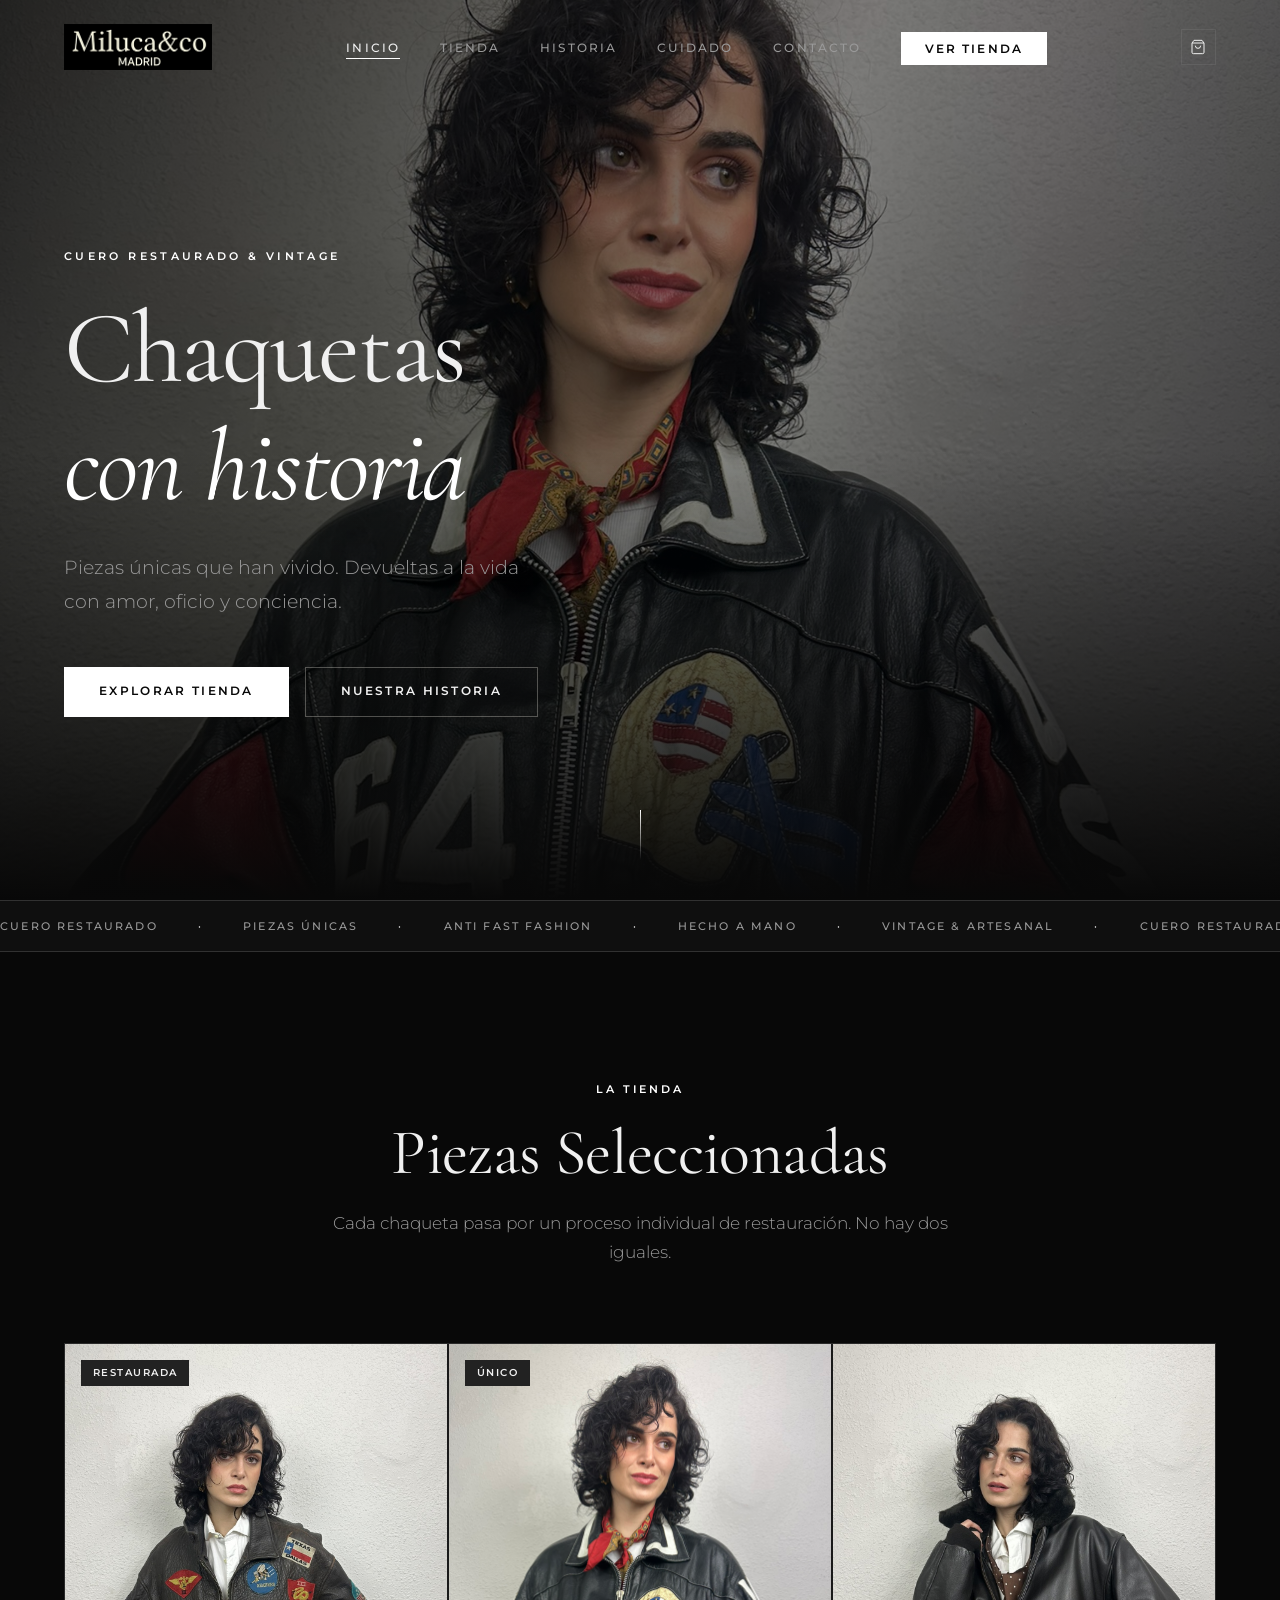
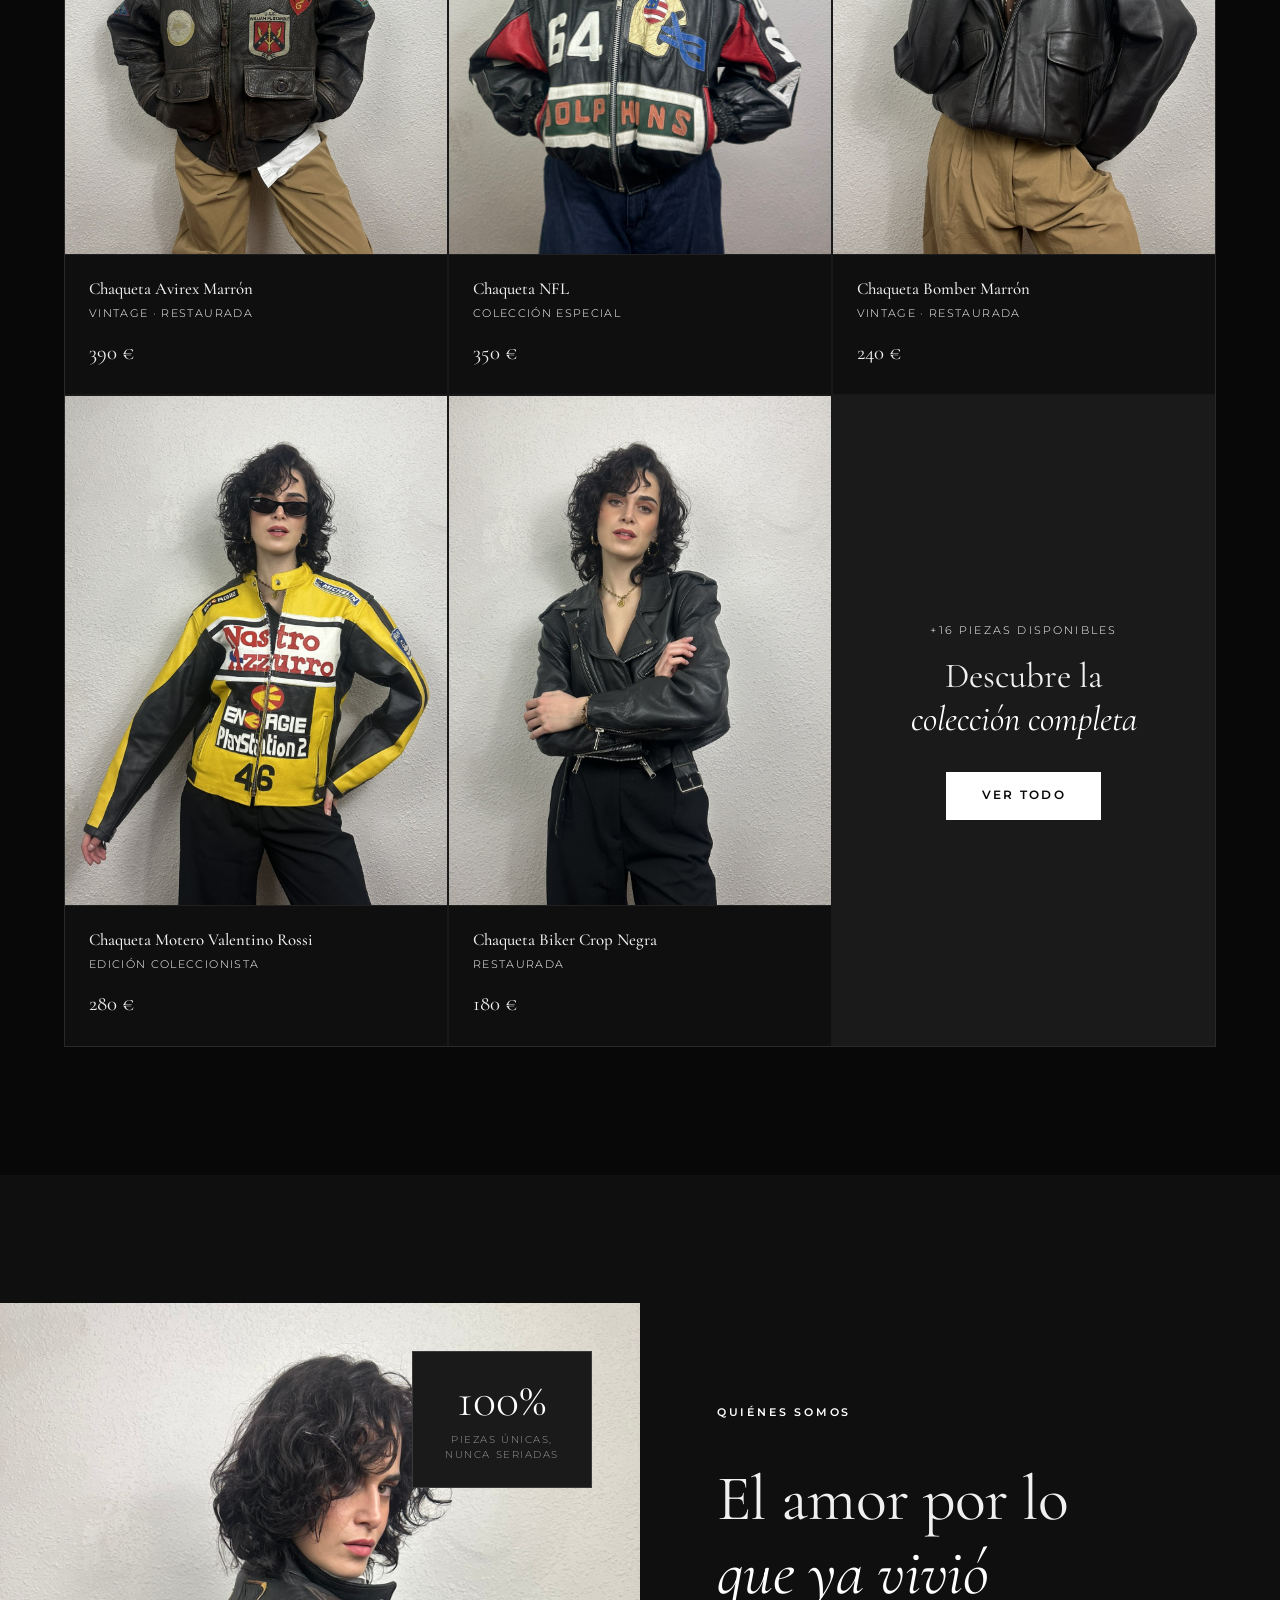
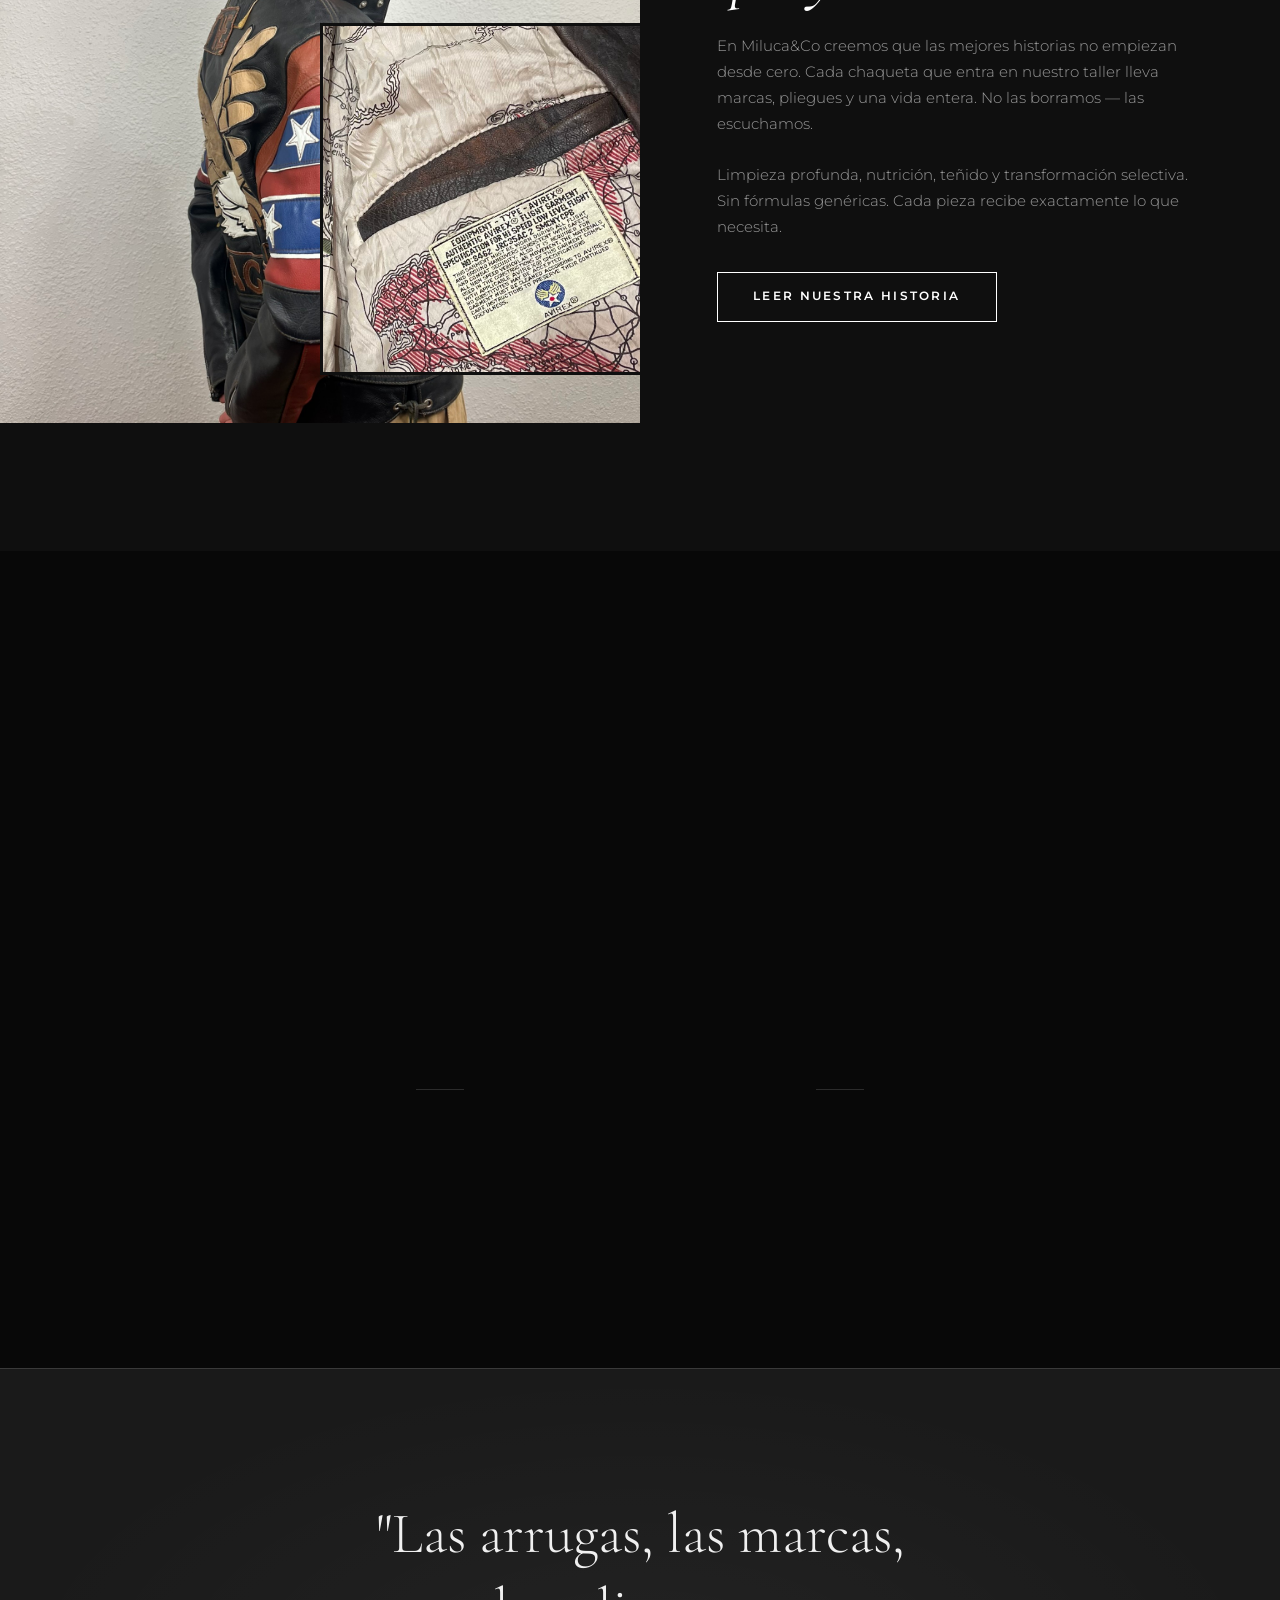
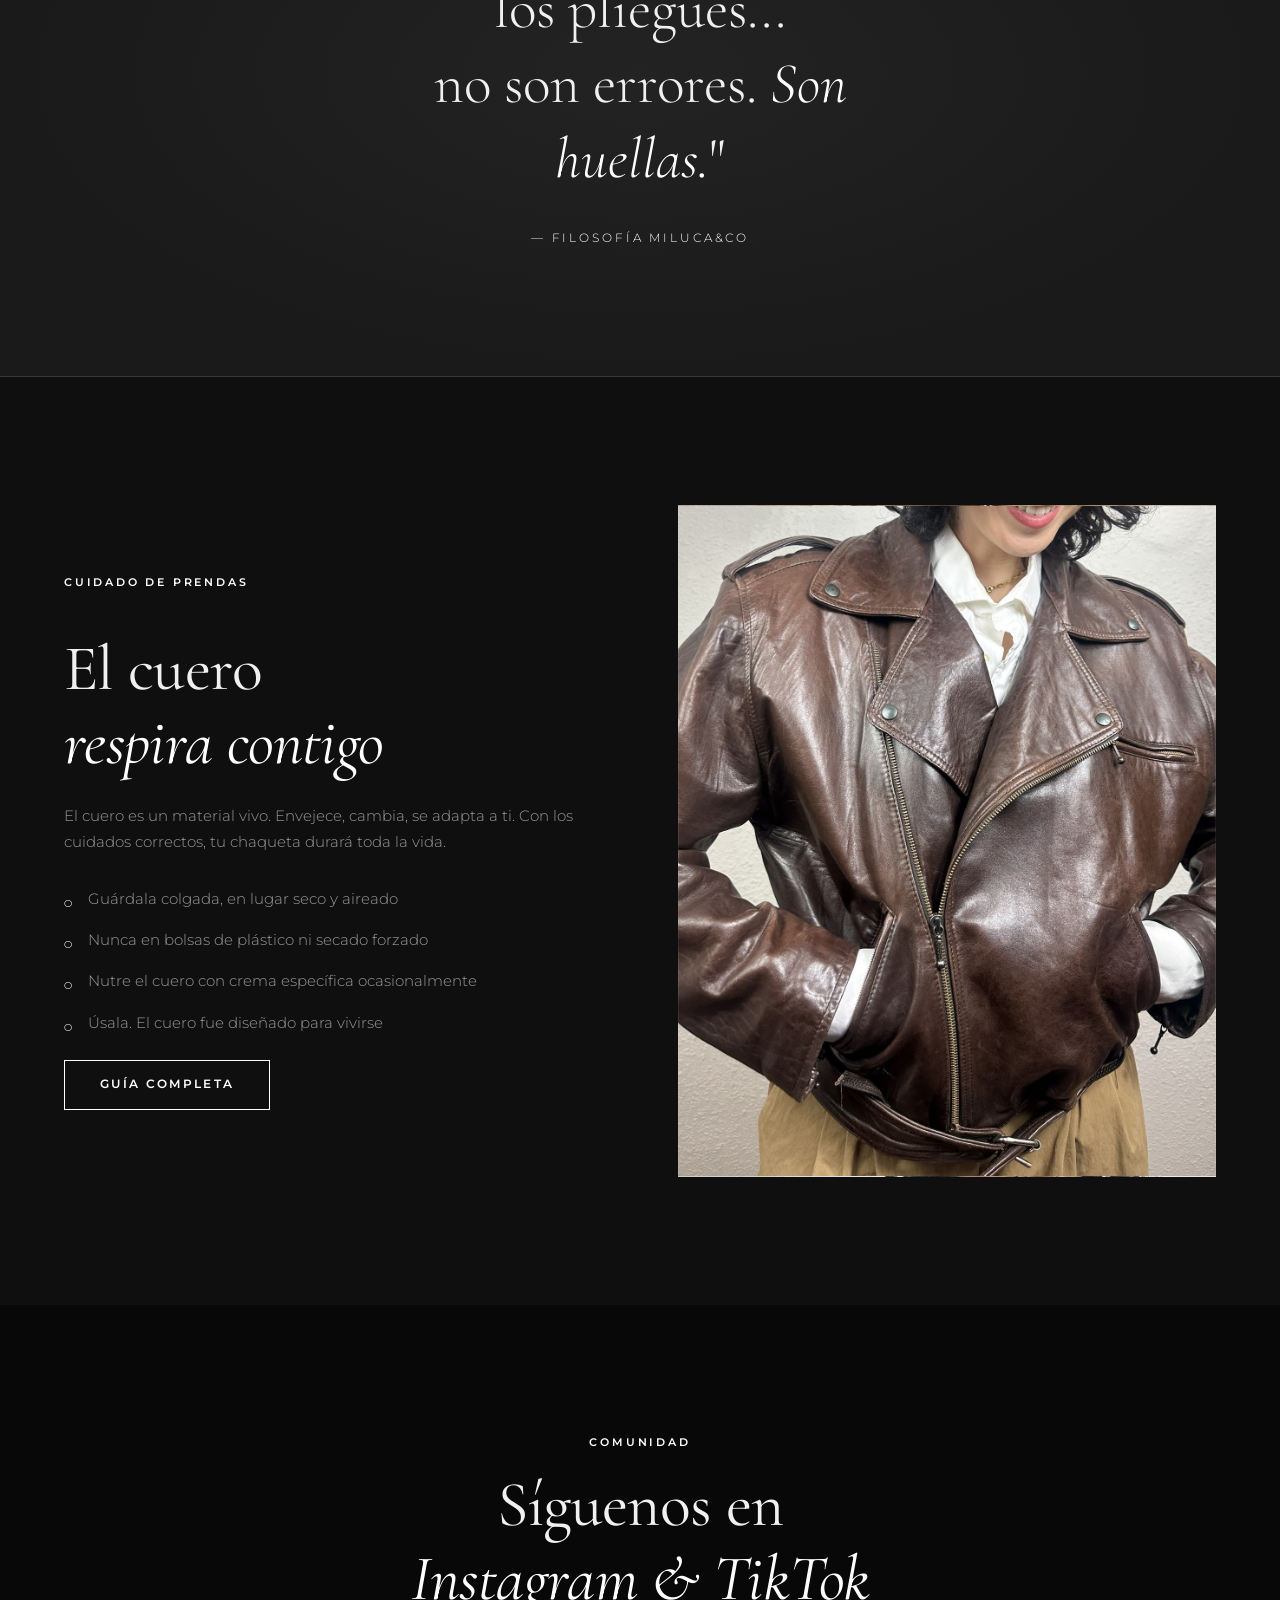
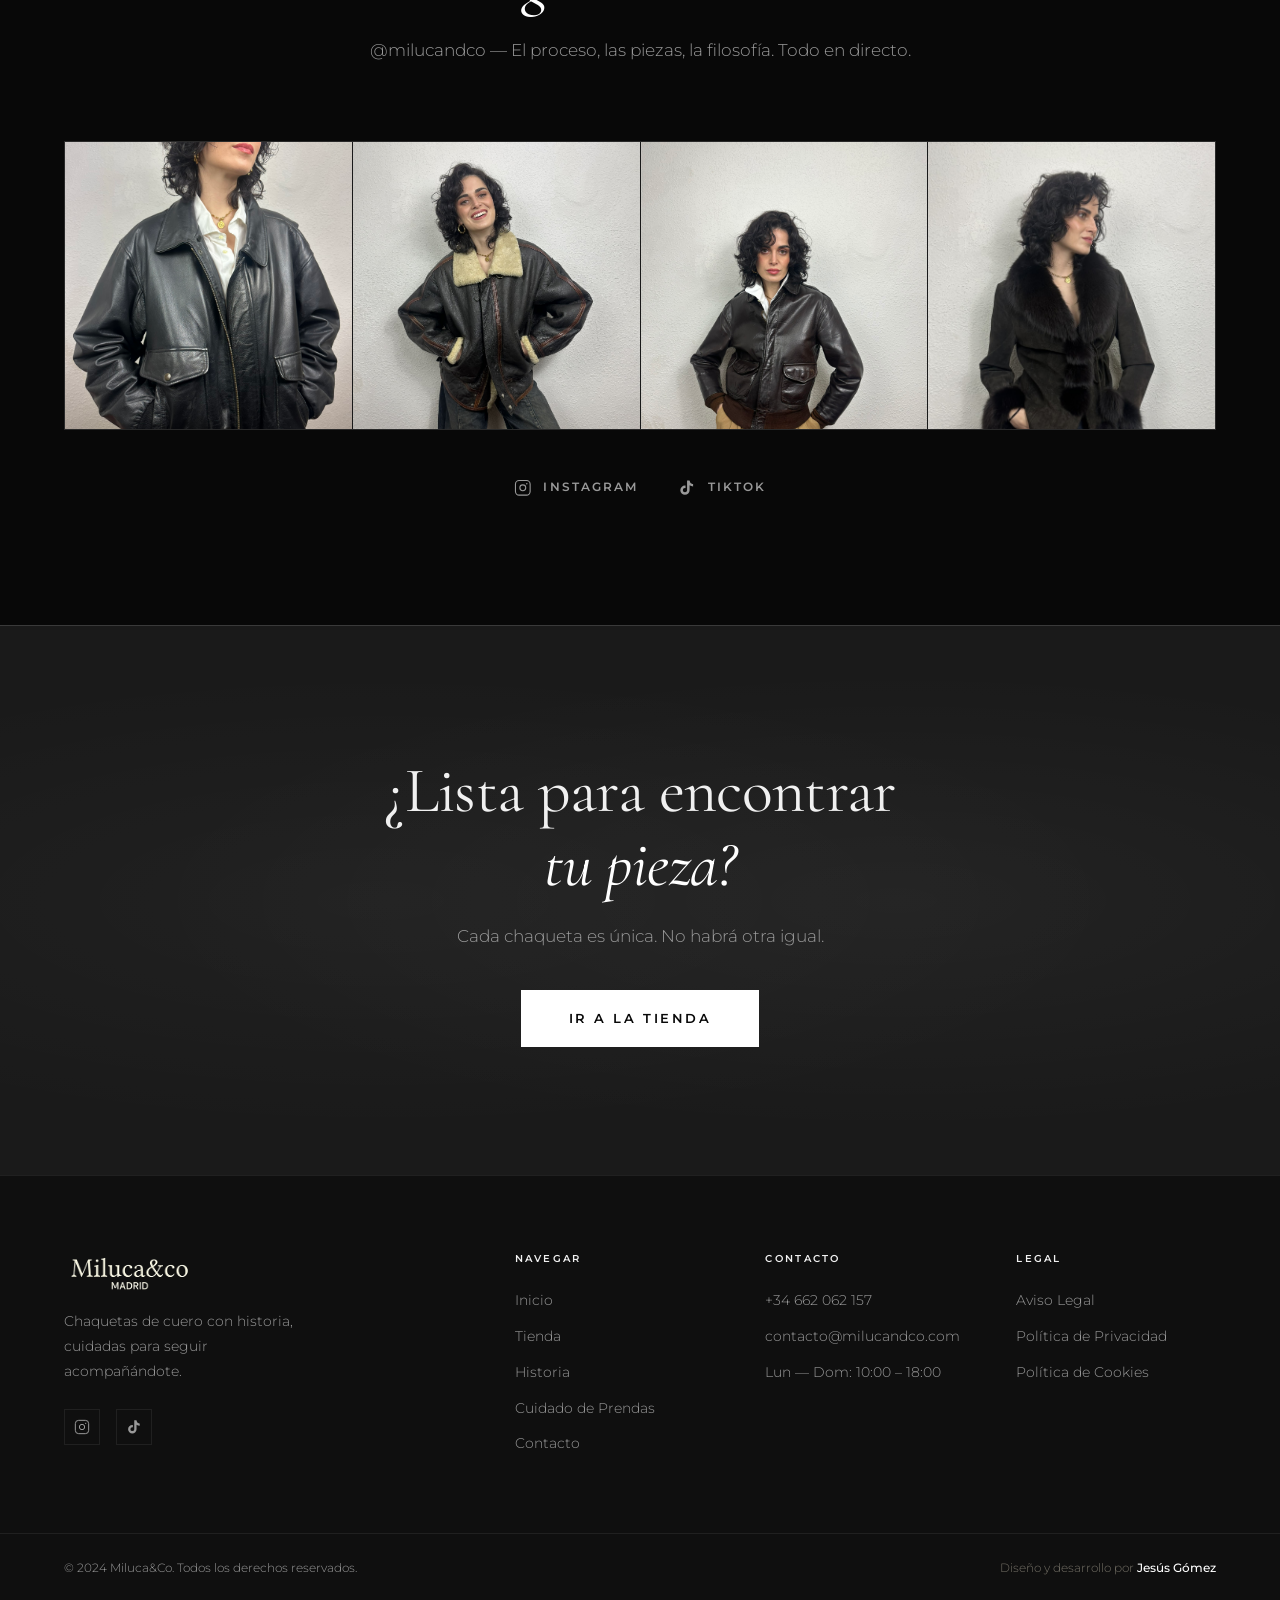
==== commit 22da7193: "Update: paleta B&W, foto hero artística, carrito con checkout WhatsApp - Paleta de marca rediseñada " ====
--- a/index.html
+++ b/index.html
@@ -30,8 +30,46 @@
         <li><a href="contacto.html">Contacto</a></li>
         <li><a href="tienda.html" class="nav-cta">Ver Tienda</a></li>
       </ul>
+      <button class="nav-cart-btn" id="cart-btn" aria-label="Carrito">
+        <svg viewBox="0 0 24 24" fill="none" stroke="currentColor" stroke-width="1.5"><path d="M6 2L3 6v14a2 2 0 002 2h14a2 2 0 002-2V6l-3-4z"/><line x1="3" y1="6" x2="21" y2="6"/><path d="M16 10a4 4 0 01-8 0"/></svg>
+        <span class="cart-badge" id="cart-badge">0</span>
+      </button>
     </nav>
   </header>
+
+  <!-- ── CART DRAWER ───────────────────────────────────── -->
+  <div class="cart-overlay" id="cart-overlay">
+    <div class="cart-drawer" role="dialog" aria-label="Carrito de compras">
+      <div class="cart-header">
+        <h3>Tu Selección</h3>
+        <div class="cart-header-right">
+          <span class="cart-count-label" id="cart-count-label">0 piezas</span>
+          <button class="cart-close" id="cart-close" aria-label="Cerrar carrito">
+            <svg viewBox="0 0 24 24" fill="none" stroke="currentColor" stroke-width="1.5"><path d="M18 6L6 18M6 6l12 12"/></svg>
+          </button>
+        </div>
+      </div>
+      <div class="cart-items" id="cart-items">
+        <div class="cart-empty" id="cart-empty">
+          <svg viewBox="0 0 24 24" fill="none" stroke="currentColor" stroke-width="1"><path d="M6 2L3 6v14a2 2 0 002 2h14a2 2 0 002-2V6l-3-4z"/><line x1="3" y1="6" x2="21" y2="6"/><path d="M16 10a4 4 0 01-8 0"/></svg>
+          <p>Tu carrito está vacío.</p>
+          <a href="tienda.html" class="btn btn-outline" style="font-size:0.65rem;padding:0.6rem 1.25rem">Ver la Tienda</a>
+        </div>
+      </div>
+      <div class="cart-footer" id="cart-footer" style="display:none">
+        <div class="cart-total-row">
+          <span class="cart-total-label">Total</span>
+          <span class="cart-total-amount" id="cart-total">0 €</span>
+        </div>
+        <a id="cart-whatsapp" href="#" target="_blank" rel="noopener" class="btn btn-primary">
+          <svg viewBox="0 0 24 24" fill="currentColor" width="15" height="15"><path d="M17.472 14.382c-.297-.149-1.758-.867-2.03-.967-.273-.099-.471-.148-.67.15-.197.297-.767.966-.94 1.164-.173.199-.347.223-.644.075-.297-.15-1.255-.463-2.39-1.475-.883-.788-1.48-1.761-1.653-2.059-.173-.297-.018-.458.13-.606.134-.133.298-.347.446-.52.149-.174.198-.298.298-.497.099-.198.05-.371-.025-.52-.075-.149-.669-1.612-.916-2.207-.242-.579-.487-.5-.669-.51-.173-.008-.371-.01-.57-.01-.198 0-.52.074-.792.372-.272.297-1.04 1.016-1.04 2.479 0 1.462 1.065 2.875 1.213 3.074.149.198 2.096 3.2 5.077 4.487.709.306 1.262.489 1.694.625.712.227 1.36.195 1.871.118.571-.085 1.758-.719 2.006-1.413.248-.694.248-1.289.173-1.413-.074-.124-.272-.198-.57-.347z"/><path d="M12 0C5.373 0 0 5.373 0 12c0 2.123.555 4.116 1.528 5.845L.057 23.428a.5.5 0 00.515.572l5.701-1.494A11.95 11.95 0 0012 24c6.627 0 12-5.373 12-12S18.627 0 12 0zm0 22c-1.892 0-3.665-.519-5.18-1.424l-.37-.22-3.83 1.004 1.022-3.735-.242-.385A9.953 9.953 0 012 12C2 6.477 6.477 2 12 2s10 4.477 10 10-4.477 10-10 10z"/></svg>
+          Pedir por WhatsApp
+        </a>
+        <a href="contacto.html" class="btn btn-outline">Consultar por Email</a>
+        <p class="cart-note">Cada pieza es única · Confirmamos disponibilidad antes de procesar el pago</p>
+      </div>
+    </div>
+  </div>
 
   <!-- ─── HERO ─────────────────────────────────────────── -->
   <section class="hero">
--- a/css/style.css
+++ b/css/style.css
@@ -1,24 +1,24 @@
 /* ============================================================
    MILUCA&CO — Premium CSS
-   Paleta: Oscuro profundo · Crema cálida · Oro envejecido · Burdeos
+   Paleta: Negro profundo · Blanco puro · Gris editorial
    ============================================================ */
 
 /* ── TOKENS ─────────────────────────────────────────────── */
 :root {
-  --bg:          #0A0907;
-  --bg-2:        #100E0B;
-  --bg-3:        #161310;
-  --surface:     #1C1814;
-  --border:      rgba(201,168,76,0.18);
-  --border-soft: rgba(245,240,232,0.08);
-
-  --cream:       #F5F0E8;
-  --cream-dim:   #B8B0A0;
-  --gold:        #C9A84C;
-  --gold-light:  #E2C97E;
-  --burgundy:    #7A1F2E;
-  --leather:     #8B5E3C;
-  --leather-lt:  #A67C52;
+  --bg:          #080808;
+  --bg-2:        #0F0F0F;
+  --bg-3:        #161616;
+  --surface:     #1A1A1A;
+  --border:      rgba(255,255,255,0.14);
+  --border-soft: rgba(255,255,255,0.07);
+
+  --cream:       #F0F0F0;
+  --cream-dim:   #999999;
+  --gold:        #FFFFFF;
+  --gold-light:  #DDDDDD;
+  --burgundy:    #222222;
+  --leather:     #555555;
+  --leather-lt:  #888888;
 
   --font-serif:  'Cormorant Garamond', Georgia, serif;
   --font-sans:   'Montserrat', system-ui, sans-serif;
@@ -200,7 +200,7 @@
 }
 .nav-logo:hover { transform: translateY(-1px); }
 .nav-logo:hover img {
-  filter: invert(1) brightness(1.15) contrast(1.05) drop-shadow(0 2px 14px rgba(201,168,76,0.4));
+  filter: invert(1) brightness(1.15) contrast(1.05) drop-shadow(0 2px 14px rgba(255,255,255,0.25));
 }
 
 .nav-links {
@@ -271,39 +271,39 @@
 .hero-bg {
   position: absolute;
   inset: 0;
-  background:
-    radial-gradient(ellipse at 70% 50%, rgba(139,94,60,0.18) 0%, transparent 60%),
-    radial-gradient(ellipse at 30% 80%, rgba(122,31,46,0.12) 0%, transparent 55%),
-    linear-gradient(135deg, #100D09 0%, #1A1510 40%, #0F0C09 100%);
-}
-
-/* Animated texture lines */
+  background-image: url('../images/nfl.jpeg');
+  background-size: cover;
+  background-position: center 20%;
+  background-attachment: fixed;
+}
+
 .hero-bg::before {
   content: '';
   position: absolute;
   inset: 0;
-  background-image:
-    repeating-linear-gradient(
-      90deg,
-      rgba(201,168,76,0.025) 0px,
-      rgba(201,168,76,0.025) 1px,
-      transparent 1px,
-      transparent 120px
-    );
+  background: linear-gradient(110deg,
+    rgba(0,0,0,0.82) 0%,
+    rgba(0,0,0,0.48) 55%,
+    rgba(0,0,0,0.72) 100%);
+  z-index: 1;
 }
 
 .hero-bg::after {
   content: '';
   position: absolute;
   inset: 0;
-  background: linear-gradient(to bottom, transparent 60%, var(--bg) 100%);
-}
-
-.hero-overlay { position: absolute; inset: 0; }
+  background: linear-gradient(to bottom,
+    transparent 50%,
+    rgba(0,0,0,0.5) 80%,
+    var(--bg) 100%);
+  z-index: 2;
+}
+
+.hero-overlay { position: absolute; inset: 0; z-index: 3; }
 
 .hero-content {
   position: relative;
-  z-index: 2;
+  z-index: 10;
   padding: clamp(1.25rem, 5vw, 4rem);
   padding-top: 8rem;
   max-width: var(--max-w);
@@ -356,6 +356,7 @@
   position: absolute;
   bottom: 2.5rem;
   left: 50%;
+  z-index: 10;
   transform: translateX(-50%);
   display: flex;
   flex-direction: column;
@@ -690,7 +691,7 @@
   content: '';
   position: absolute;
   inset: 0;
-  background: radial-gradient(ellipse at center, rgba(201,168,76,0.06) 0%, transparent 70%);
+  background: radial-gradient(ellipse at center, rgba(255,255,255,0.04) 0%, transparent 70%);
 }
 
 .philosophy-inner { position: relative; z-index: 1; }
@@ -848,8 +849,8 @@
   position: absolute;
   inset: 0;
   background:
-    radial-gradient(ellipse at 30% 50%, rgba(122,31,46,0.12), transparent 60%),
-    radial-gradient(ellipse at 70% 50%, rgba(201,168,76,0.06), transparent 60%);
+    radial-gradient(ellipse at 30% 50%, rgba(255,255,255,0.03), transparent 60%),
+    radial-gradient(ellipse at 70% 50%, rgba(255,255,255,0.04), transparent 60%);
 }
 
 .cta-inner { position: relative; z-index: 1; }
@@ -884,7 +885,7 @@
   transition: filter 0.4s;
 }
 .footer-logo:hover img {
-  filter: invert(1) brightness(1.15) drop-shadow(0 1px 8px rgba(201,168,76,0.35));
+  filter: invert(1) brightness(1.15) drop-shadow(0 1px 8px rgba(255,255,255,0.2));
 }
 
 .footer-brand p {
@@ -985,7 +986,7 @@
   content: '';
   position: absolute;
   inset: 0;
-  background: radial-gradient(ellipse at 50% 100%, rgba(201,168,76,0.07), transparent 60%);
+  background: radial-gradient(ellipse at 50% 100%, rgba(255,255,255,0.04), transparent 60%);
 }
 
 .page-header .container { position: relative; z-index: 1; }
@@ -1495,3 +1496,209 @@
   .modal-img { min-height: 260px; }
   .modal-info-col { padding: 1.5rem; }
 }
+
+/* ── CART ICON EN NAV ──────────────────────────────────── */
+.nav-cart-btn {
+  position: relative;
+  background: none;
+  border: 1px solid var(--border-soft);
+  color: var(--cream);
+  width: 2.2rem; height: 2.2rem;
+  display: flex;
+  align-items: center;
+  justify-content: center;
+  cursor: pointer;
+  transition: border-color 0.3s, color 0.3s;
+  flex-shrink: 0;
+}
+.nav-cart-btn:hover { border-color: var(--gold); color: var(--gold); }
+.nav-cart-btn svg { width: 1rem; height: 1rem; pointer-events: none; }
+
+.cart-badge {
+  position: absolute;
+  top: -6px; right: -6px;
+  background: var(--gold);
+  color: var(--bg);
+  font-size: 0.55rem;
+  font-weight: 700;
+  font-family: var(--font-sans);
+  width: 1.1rem; height: 1.1rem;
+  border-radius: 50%;
+  display: flex;
+  align-items: center;
+  justify-content: center;
+  opacity: 0;
+  transform: scale(0);
+  transition: opacity 0.3s, transform 0.3s var(--ease-out);
+}
+.cart-badge.visible { opacity: 1; transform: scale(1); }
+
+/* ── CART DRAWER ───────────────────────────────────────── */
+.cart-overlay {
+  position: fixed;
+  inset: 0;
+  z-index: 300;
+  background: rgba(0,0,0,0.6);
+  backdrop-filter: blur(6px);
+  opacity: 0;
+  pointer-events: none;
+  transition: opacity 0.4s;
+}
+.cart-overlay.open { opacity: 1; pointer-events: all; }
+
+.cart-drawer {
+  position: absolute;
+  top: 0; right: 0;
+  width: min(420px, 100%);
+  height: 100%;
+  background: var(--bg-2);
+  border-left: 1px solid var(--border);
+  display: flex;
+  flex-direction: column;
+  transform: translateX(100%);
+  transition: transform 0.45s var(--ease-out);
+}
+.cart-overlay.open .cart-drawer { transform: translateX(0); }
+
+.cart-header {
+  display: flex;
+  align-items: center;
+  justify-content: space-between;
+  padding: 1.5rem 1.75rem;
+  border-bottom: 1px solid var(--border-soft);
+}
+.cart-header h3 {
+  font-family: var(--font-serif);
+  font-size: 1.4rem;
+  font-weight: 400;
+  color: var(--cream);
+}
+.cart-header-right { display: flex; align-items: center; gap: 1rem; }
+
+.cart-count-label {
+  font-size: 0.65rem;
+  letter-spacing: 0.18em;
+  text-transform: uppercase;
+  color: var(--cream-dim);
+}
+
+.cart-close {
+  background: none;
+  border: 1px solid var(--border-soft);
+  color: var(--cream-dim);
+  width: 2rem; height: 2rem;
+  display: flex; align-items: center; justify-content: center;
+  cursor: pointer;
+  transition: border-color 0.3s, color 0.3s;
+}
+.cart-close:hover { border-color: var(--gold); color: var(--gold); }
+.cart-close svg { width: 14px; height: 14px; }
+
+.cart-items {
+  flex: 1;
+  overflow-y: auto;
+  padding: 1rem 1.75rem;
+}
+.cart-items::-webkit-scrollbar { width: 3px; }
+.cart-items::-webkit-scrollbar-thumb { background: var(--border); }
+
+.cart-empty {
+  display: flex;
+  flex-direction: column;
+  align-items: center;
+  justify-content: center;
+  height: 100%;
+  gap: 1rem;
+  text-align: center;
+}
+.cart-empty svg { width: 3rem; height: 3rem; color: var(--border); }
+.cart-empty p { font-size: 0.9rem; color: var(--cream-dim); max-width: none; }
+.cart-empty a { font-size: 0.72rem; }
+
+.cart-item {
+  display: grid;
+  grid-template-columns: 4.5rem 1fr auto;
+  gap: 1rem;
+  align-items: center;
+  padding: 1rem 0;
+  border-bottom: 1px solid var(--border-soft);
+  animation: fadeUp 0.35s var(--ease-out) forwards;
+}
+
+.cart-item-img {
+  width: 4.5rem; height: 4.5rem;
+  background-size: cover;
+  background-position: center top;
+  border: 1px solid var(--border-soft);
+  flex-shrink: 0;
+}
+
+.cart-item-info h4 {
+  font-family: var(--font-serif);
+  font-size: 1rem;
+  font-weight: 400;
+  color: var(--cream);
+  margin-bottom: 0.25rem;
+  line-height: 1.3;
+}
+.cart-item-info p {
+  font-size: 0.7rem;
+  letter-spacing: 0.1em;
+  color: var(--cream-dim);
+  text-transform: uppercase;
+  max-width: none;
+  margin-bottom: 0.35rem;
+}
+.cart-item-price {
+  font-family: var(--font-serif);
+  font-size: 1.1rem;
+  color: var(--cream);
+}
+
+.cart-item-remove {
+  background: none;
+  border: none;
+  color: var(--cream-dim);
+  cursor: pointer;
+  padding: 0.25rem;
+  transition: color 0.3s;
+  line-height: 1;
+  font-size: 1.1rem;
+  align-self: flex-start;
+}
+.cart-item-remove:hover { color: #ff4444; }
+
+.cart-footer {
+  padding: 1.25rem 1.75rem 1.75rem;
+  border-top: 1px solid var(--border-soft);
+  display: flex;
+  flex-direction: column;
+  gap: 1rem;
+}
+
+.cart-total-row {
+  display: flex;
+  justify-content: space-between;
+  align-items: baseline;
+}
+.cart-total-label {
+  font-size: 0.65rem;
+  letter-spacing: 0.2em;
+  text-transform: uppercase;
+  color: var(--cream-dim);
+}
+.cart-total-amount {
+  font-family: var(--font-serif);
+  font-size: 1.8rem;
+  color: var(--cream);
+}
+
+.cart-note {
+  font-size: 0.68rem;
+  color: rgba(153,153,153,0.6);
+  text-align: center;
+  max-width: none;
+  line-height: 1.6;
+}
+
+.cart-footer .btn { justify-content: center; width: 100%; }
